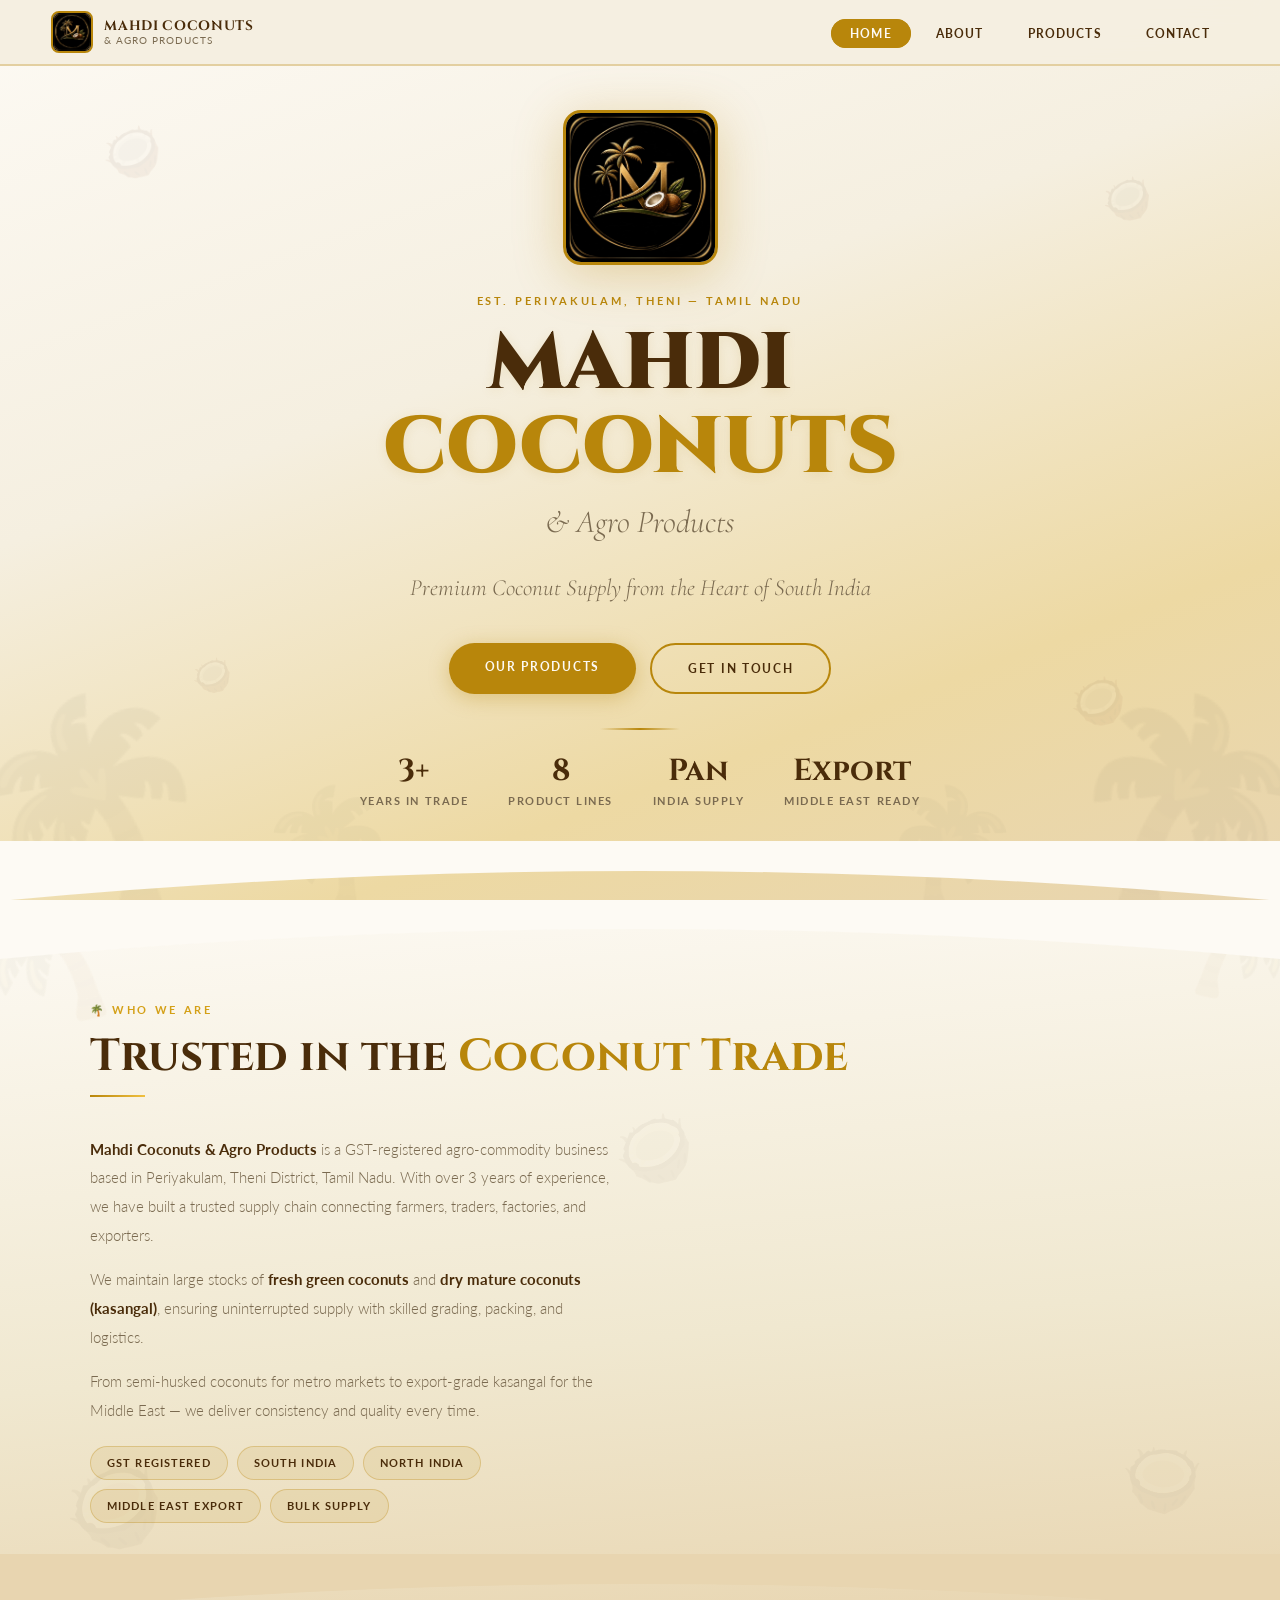
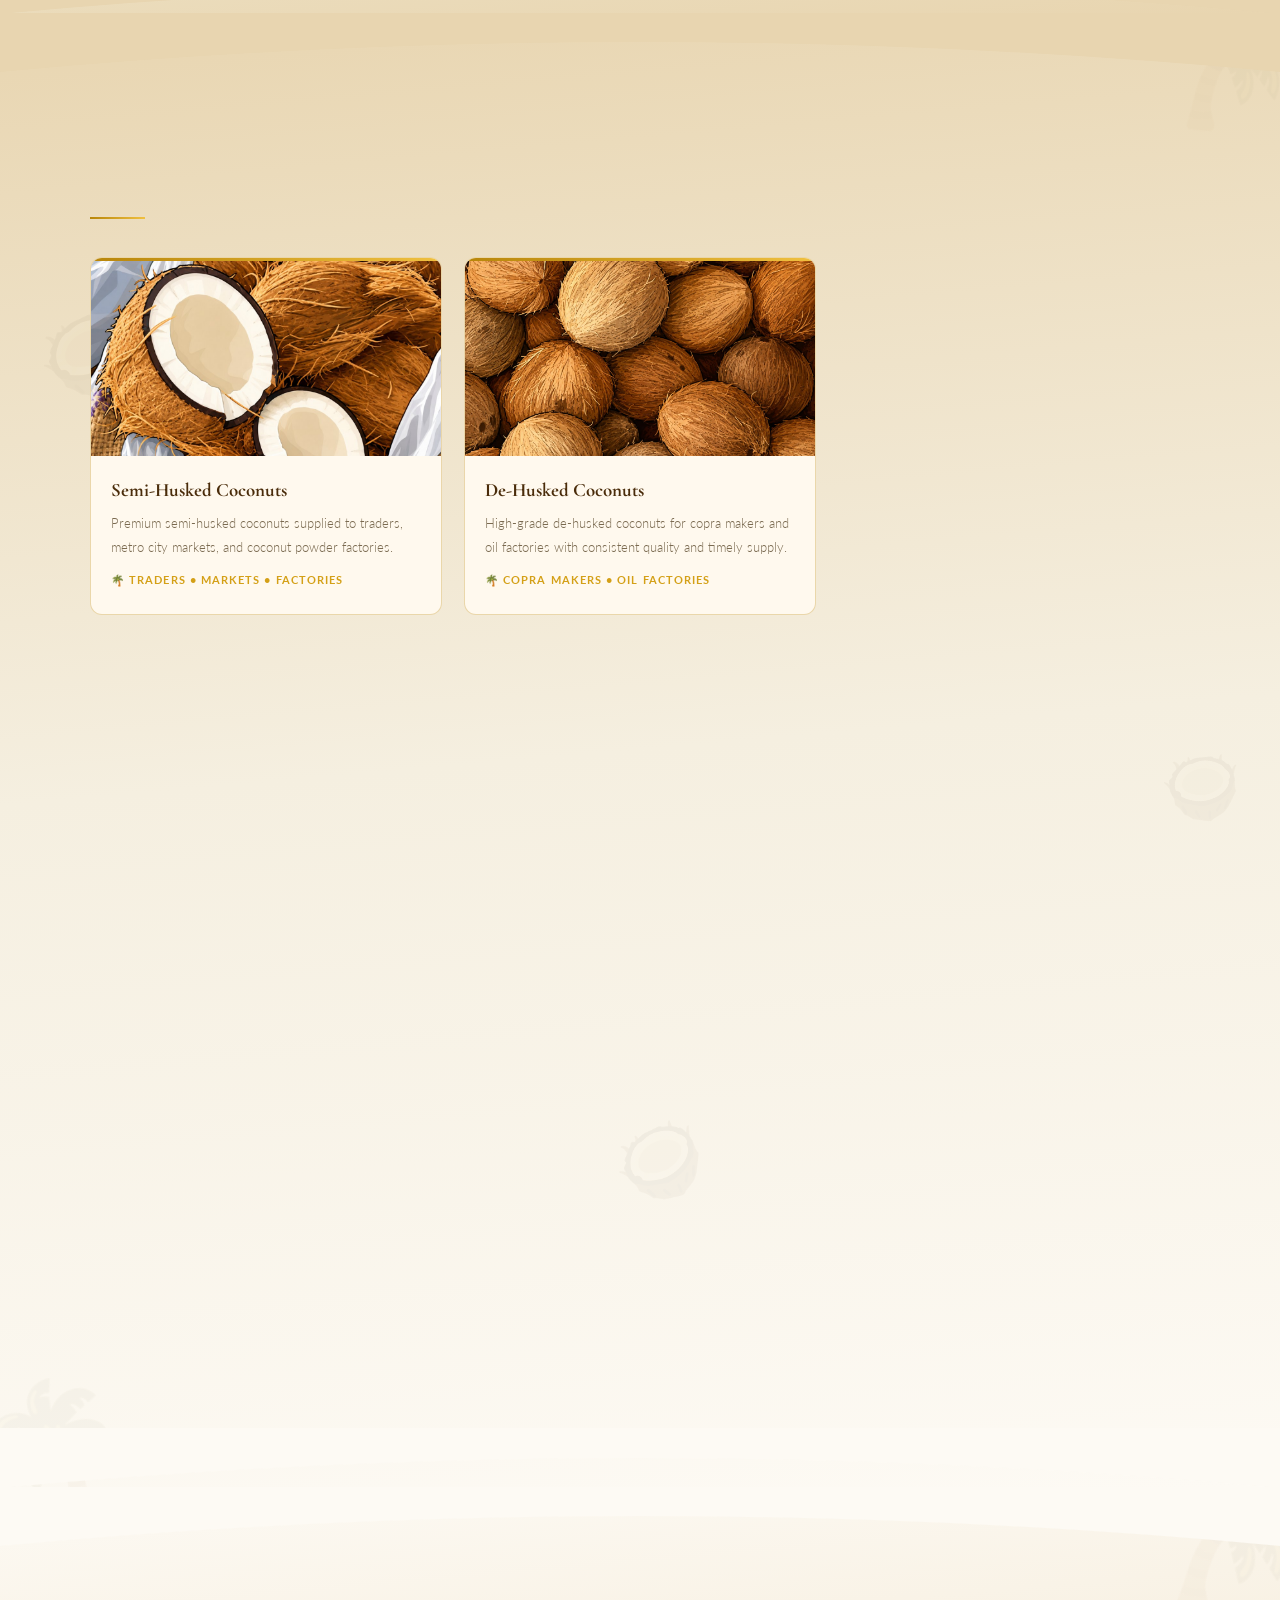
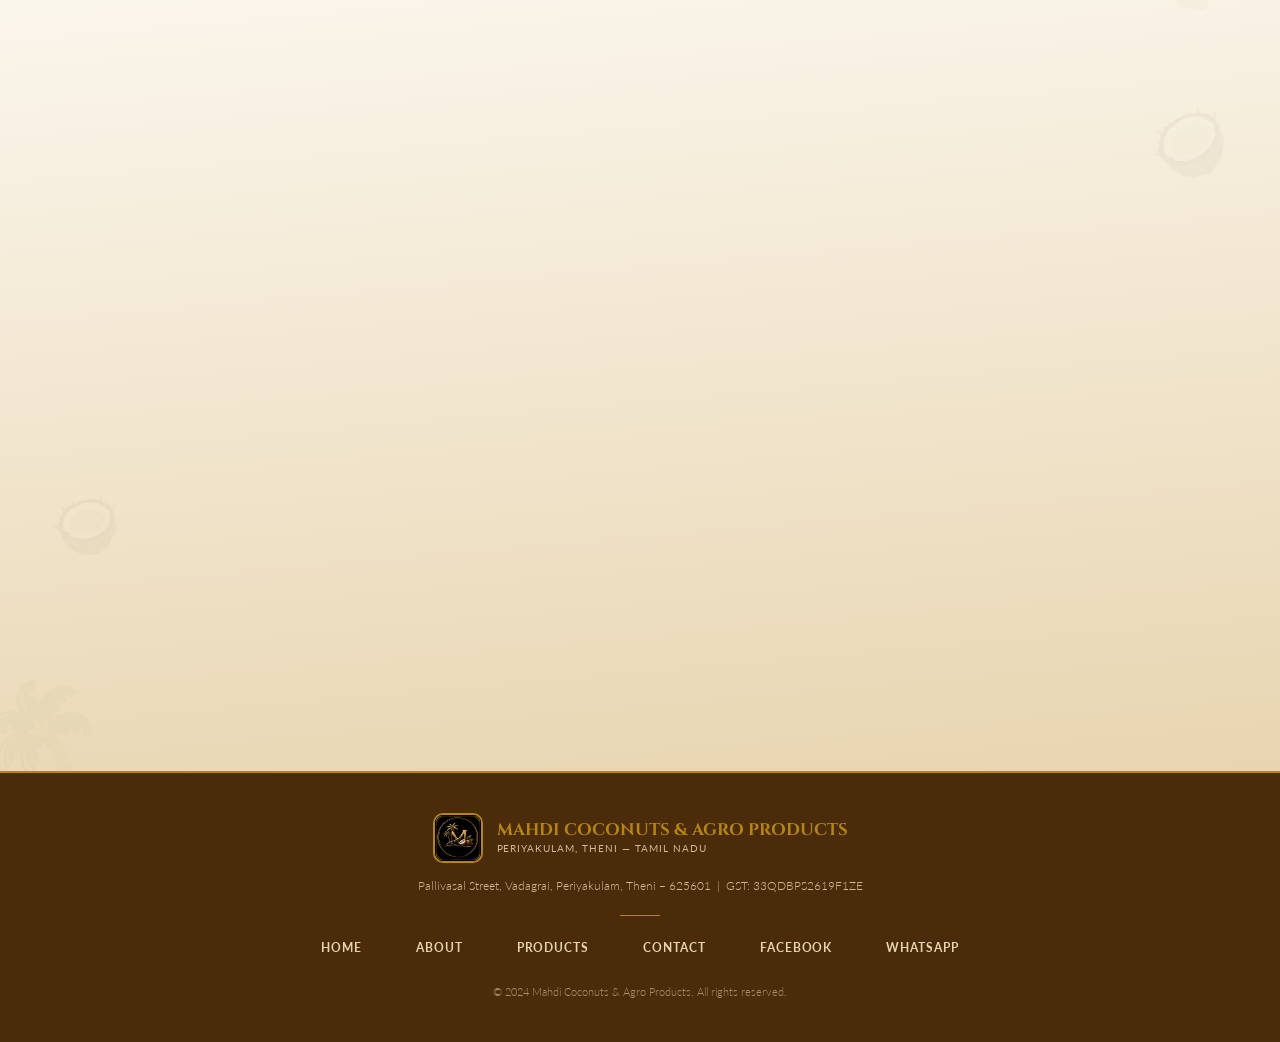
==== index.html @ 0ee6978d "Initial commit: Mahdi Coconuts & Agro Products website" ====
<!DOCTYPE html>
<html lang="en">
<head>
<meta name="google-site-verification" content="DDItzVCp6jyIHug_wLkP2_c4qM5Api79YNsgyd7yRc8" />
<meta charset="UTF-8"/>
<meta name="viewport" content="width=device-width, initial-scale=1.0"/>
<title>Mahdi Coconuts & Agro Products</title>
<link href="https://fonts.googleapis.com/css2?family=Cormorant+Garamond:ital,wght@0,400;0,600;0,700;0,900;1,400;1,600&family=Cinzel:wght@400;600;700;900&family=Lato:wght@300;400;700&display=swap" rel="stylesheet"/>
<link rel="stylesheet" href="style.css"/>
</head>
<body>

<!-- NAV -->
<nav>
  <a class="nav-logo-wrap" href="#home">
    <img class="nav-logo-img" src="images/logo.jpg" alt="Logo"/>
    <div class="nav-logo-text">MAHDI COCONUTS<span>&amp; Agro Products</span></div>
  </a>
  <ul class="nav-links">
    <li><a href="#home">Home</a></li>
    <li><a href="#about">About</a></li>
    <li><a href="#products">Products</a></li>
    <li><a href="#contact">Contact</a></li>
  </ul>
</nav>

<!-- HERO -->
<section id="home">
  <div class="hero-trees-bg">
    <div class="htree htree-1">🌴</div>
    <div class="htree htree-2">🌴</div>
    <div class="htree htree-3">🌴</div>
    <div class="htree htree-4">🌴</div>
    <div class="split-deco" style="top:12%;left:8%;font-size:3rem">🥥</div>
    <div class="split-deco" style="top:18%;right:10%;font-size:2.5rem">🥥</div>
    <div class="split-deco" style="bottom:22%;left:15%;font-size:2rem">🥥</div>
    <div class="split-deco" style="bottom:18%;right:12%;font-size:2.8rem">🥥</div>
  </div>
  <img class="hero-logo reveal" src="images/logo.jpg" alt="Mahdi Coconuts Logo"/>
  <div class="hero-eyebrow reveal">Est. Periyakulam, Theni &mdash; Tamil Nadu</div>
  <h1 class="reveal">MAHDI<br/><em>COCONUTS</em></h1>
  <span class="hero-amp reveal">&amp; Agro Products</span>
  <p class="hero-sub reveal">Premium Coconut Supply from the Heart of South India</p>
  <div class="hero-btns reveal">
    <a href="#products" class="btn-gold">Our Products</a>
    <a href="#contact" class="btn-outline">Get in Touch</a>
  </div>
  <div class="hero-divider"></div>
  <div class="hero-stats reveal">
    <div class="stat"><div class="stat-num">3+</div><div class="stat-label">Years in Trade</div></div>
    <div class="stat"><div class="stat-num">8</div><div class="stat-label">Product Lines</div></div>
    <div class="stat"><div class="stat-num">Pan</div><div class="stat-label">India Supply</div></div>
    <div class="stat"><div class="stat-num">Export</div><div class="stat-label">Middle East Ready</div></div>
  </div>
  <div class="curve-bottom"><svg viewBox="0 0 1200 60" preserveAspectRatio="none"><path d="M0,0 Q600,60 1200,0 L1200,60 L0,60 Z" fill="#FDFAF4"/></svg></div>
</section>

<!-- ABOUT -->
<section id="about">
  <div class="section-deco">
    <div class="sdeco" style="font-size:9rem;top:-30px;left:-40px;transform:rotate(-15deg)">🌴</div>
    <div class="sdeco" style="font-size:7rem;top:-20px;right:-30px;transform:rotate(15deg) scaleX(-1)">🌴</div>
    <div class="sdeco" style="font-size:5rem;bottom:10%;left:5%">🥥</div>
    <div class="sdeco" style="font-size:4rem;bottom:15%;right:6%;transform:rotate(30deg)">🥥</div>
    <div class="sdeco" style="font-size:4rem;top:30%;left:48%">🥥</div>
  </div>
  <div class="curve-top"><svg viewBox="0 0 1200 60" preserveAspectRatio="none"><path d="M0,60 Q600,0 1200,60 L1200,0 L0,0 Z" fill="#FDFAF4"/></svg></div>
  <div class="section-inner">
    <div class="section-tag reveal">&#127796; Who We Are</div>
    <h2 class="reveal">Trusted in the <em>Coconut Trade</em></h2>
    <div class="gold-divider reveal"></div>
    <div class="about-grid">
      <div class="about-text reveal">
        <p><strong>Mahdi Coconuts &amp; Agro Products</strong> is a GST-registered agro-commodity business based in Periyakulam, Theni District, Tamil Nadu. With over 3 years of experience, we have built a trusted supply chain connecting farmers, traders, factories, and exporters.</p>
        <p>We maintain large stocks of <strong>fresh green coconuts</strong> and <strong>dry mature coconuts (kasangal)</strong>, ensuring uninterrupted supply with skilled grading, packing, and logistics.</p>
        <p>From semi-husked coconuts for metro markets to export-grade kasangal for the Middle East — we deliver consistency and quality every time.</p>
        <div class="about-badges">
          <span class="badge">GST Registered</span>
          <span class="badge">South India</span>
          <span class="badge">North India</span>
          <span class="badge">Middle East Export</span>
          <span class="badge">Bulk Supply</span>
        </div>
      </div>
      <div class="about-card reveal">
        <h3>&#127796; Company Details</h3>
        <div class="info-row"><span class="info-key">Company</span><span class="info-val">Mahdi Coconuts &amp; Agro Products</span></div>
        <div class="info-row"><span class="info-key">Owner</span><span class="info-val">Syed Sheik Dhawood</span></div>
        <div class="info-row"><span class="info-key">GST No.</span><span class="info-val">33QDBPS2619F1ZE</span></div>
        <div class="info-row"><span class="info-key">Experience</span><span class="info-val">3+ Years</span></div>
        <div class="info-row"><span class="info-key">Location</span><span class="info-val">Pallivasal Street, Vadagrai, Periyakulam, Theni &ndash; 625601</span></div>
        <div class="info-row"><span class="info-key">Supply</span><span class="info-val">South India, North India, Middle East</span></div>
      </div>
    </div>
  </div>
  <div class="curve-bottom"><svg viewBox="0 0 1200 60" preserveAspectRatio="none"><path d="M0,0 Q600,60 1200,0 L1200,60 L0,60 Z" fill="#E8D5B0"/></svg></div>
</section>

<!-- PRODUCTS -->
<section id="products">
  <div class="section-deco">
    <div class="sdeco" style="font-size:8rem;bottom:-20px;left:-30px;transform:rotate(-8deg)">🌴</div>
    <div class="sdeco" style="font-size:8rem;top:-20px;right:-30px;transform:rotate(8deg) scaleX(-1)">🌴</div>
    <div class="sdeco" style="font-size:5rem;top:20%;left:3%">🥥</div>
    <div class="sdeco" style="font-size:4rem;top:50%;right:3%;transform:rotate(20deg)">🥥</div>
    <div class="sdeco" style="font-size:4.5rem;bottom:20%;left:48%">🥥</div>
  </div>
  <div class="curve-top"><svg viewBox="0 0 1200 60" preserveAspectRatio="none"><path d="M0,60 Q600,0 1200,60 L1200,0 L0,0 Z" fill="#E8D5B0"/></svg></div>
  <div class="section-inner">
    <div class="section-tag reveal">&#127796; What We Supply</div>
    <h2 class="reveal">Our <em>Products</em></h2>
    <div class="gold-divider reveal"></div>
    <div class="products-grid">

      <div class="product-card reveal">
        <div class="prod-top-bar"></div>
        <div class="product-img-wrap"><img src="images/semi_husked_coconuts.png" alt="Semi-Husked Coconuts" loading="lazy"/></div>
        <div class="product-body">
          <h3>Semi-Husked Coconuts</h3>
          <p>Premium semi-husked coconuts supplied to traders, metro city markets, and coconut powder factories.</p>
          <span class="product-tag">&#127796; Traders &bull; Markets &bull; Factories</span>
        </div>
      </div>

      <div class="product-card reveal">
        <div class="prod-top-bar"></div>
        <div class="product-img-wrap"><img src="images/de_husked_coconuts.png" alt="De-Husked Coconuts" loading="lazy"/></div>
        <div class="product-body">
          <h3>De-Husked Coconuts</h3>
          <p>High-grade de-husked coconuts for copra makers and oil factories with consistent quality and timely supply.</p>
          <span class="product-tag">&#127796; Copra Makers &bull; Oil Factories</span>
        </div>
      </div>

      <div class="product-card reveal">
        <div class="prod-top-bar"></div>
        <div class="product-img-wrap"><img src="images/husked_green_black.png" alt="Husked Coconuts Green and Black" loading="lazy"/></div>
        <div class="product-body">
          <h3>Husked Coconuts — Green &amp; Black</h3>
          <p>Fresh green husked and matured black (kasangal) coconuts available in bulk for all trade requirements.</p>
          <span class="product-tag">&#127796; Bulk Supply &bull; All Grades</span>
        </div>
      </div>

      <div class="product-card reveal">
        <div class="prod-top-bar"></div>
        <div class="product-img-wrap"><img src="images/bombay_quality.png" alt="Bombay Quality Coconuts" loading="lazy"/></div>
        <div class="product-body">
          <h3>Bombay Quality Coconuts</h3>
          <p>Customised barti bag coconuts available in sizes — 80, 90, 100, 120, 150, 175, and 210 coconuts per bag.</p>
          <span class="product-tag">&#127796; North India &bull; Wholesale</span>
        </div>
      </div>

      <div class="product-card reveal">
        <div class="prod-top-bar"></div>
        <div class="product-img-wrap"><img src="images/export_grade_kasangal.png" alt="Export Grade Kasangal" loading="lazy"/></div>
        <div class="product-body">
          <h3>Export Grade Kasangal</h3>
          <p>Matured black (kasangal) coconuts in 25-nos bags of 12.5 kg or 13.5 kg. Supplied to Middle East exporters.</p>
          <span class="product-tag">&#127796; Exporters &bull; Middle East</span>
        </div>
      </div>

      <div class="product-card reveal">
        <div class="prod-top-bar"></div>
        <div class="product-img-wrap"><img src="images/coconut_shell.png" alt="Coconut Shell" loading="lazy"/></div>
        <div class="product-body">
          <h3>Coconut Shell</h3>
          <p>Dry coconut shells sold for activated carbon production, handicrafts, and fuel applications.</p>
          <span class="product-tag">&#127796; Industrial &bull; Artisanal</span>
        </div>
      </div>

      <div class="product-card reveal">
        <div class="prod-top-bar"></div>
        <div class="product-img-wrap"><img src="images/copra.png" alt="Edible and Non-Edible Copra" loading="lazy"/></div>
        <div class="product-body">
          <h3>Edible &amp; Non-Edible Copra</h3>
          <p>Available in Grade A, B, and C — both edible and non-edible varieties for oil mills, food processors, and traders.</p>
          <span class="product-tag">&#127796; Grade A &bull; B &bull; C</span>
        </div>
      </div>

      <div class="product-card reveal">
        <div class="prod-top-bar"></div>
        <div class="product-img-wrap"><img src="images/tree_saplings.png" alt="Coconut Tree Saplings" loading="lazy"/></div>
        <div class="product-body">
          <h3>Coconut Tree Saplings</h3>
          <p>Healthy country variety coconut tree plants sold directly to farmers for agricultural planting.</p>
          <span class="product-tag">&#127796; Farmers &bull; Agriculture</span>
        </div>
      </div>

    </div>
  </div>
  <div class="curve-bottom"><svg viewBox="0 0 1200 60" preserveAspectRatio="none"><path d="M0,0 Q600,60 1200,0 L1200,60 L0,60 Z" fill="#FDFAF4"/></svg></div>
</section>

<!-- CONTACT -->
<section id="contact">
  <div class="section-deco">
    <div class="sdeco" style="font-size:9rem;top:-30px;right:-40px;transform:rotate(12deg) scaleX(-1)">🌴</div>
    <div class="sdeco" style="font-size:7rem;bottom:-20px;left:-30px;transform:rotate(-12deg)">🌴</div>
    <div class="sdeco" style="font-size:4rem;top:25%;right:4%">🥥</div>
    <div class="sdeco" style="font-size:3.5rem;bottom:25%;left:4%;transform:rotate(15deg)">🥥</div>
  </div>
  <div class="curve-top"><svg viewBox="0 0 1200 60" preserveAspectRatio="none"><path d="M0,60 Q600,0 1200,60 L1200,0 L0,0 Z" fill="#FDFAF4"/></svg></div>
  <div class="section-inner">
    <div class="section-tag reveal">&#127796; Reach Us</div>
    <h2 class="reveal"><em>Contact</em> Us</h2>
    <div class="gold-divider reveal"></div>
    <div class="contact-grid">
      <div class="contact-info reveal">
        <h3>Get in Touch</h3>
        <div class="contact-item">
          <div class="contact-icon">&#128205;</div>
          <div class="contact-detail"><strong>Address</strong>Pallivasal Street, Vadagrai,<br/>Periyakulam, Theni &ndash; 625601<br/>Tamil Nadu, India</div>
        </div>
        <div class="contact-item">
          <div class="contact-icon">&#128222;</div>
          <div class="contact-detail"><strong>Phone</strong><a href="tel:+917418397197">+91 74183 97197</a></div>
        </div>
        <div class="contact-item">
          <div class="contact-icon">&#9993;&#65039;</div>
          <div class="contact-detail"><strong>Email</strong><a href="mailto:mahditraers22@gmail.com">mahditraers22@gmail.com</a></div>
        </div>
        <div class="contact-item">
          <div class="contact-icon">&#128216;</div>
          <div class="contact-detail"><strong>Facebook</strong><a href="https://www.facebook.com/share/1DpE8QZ2px/" target="_blank">Visit our Facebook Page</a></div>
        </div>
        <div class="contact-item">
          <div class="contact-icon">&#127991;&#65039;</div>
          <div class="contact-detail"><strong>GST Number</strong>33QDBPS2619F1ZE</div>
        </div>
        <div class="whatsapp-bar">
          <span>&#128172;</span>
          <div><strong>WhatsApp Us</strong><p>Quick enquiries — we respond fast</p></div>
          <a href="https://wa.me/917418397197?text=Hello%20Mahdi%20Coconuts%2C%20I%20am%20interested%20in%20your%20products." target="_blank" class="btn-whatsapp">Chat Now</a>
        </div>
      </div>
      <div class="contact-form-box reveal">
        <h3>&#127796; Send an Enquiry</h3>
        <form action="https://formspree.io/f/xrevowgk" method="POST">
          <div class="form-group">
            <label>Your Name</label>
            <input type="text" name="name" placeholder="Enter your name" required/>
          </div>
          <div class="form-group">
            <label>Phone / Email</label>
            <input type="text" name="contact" placeholder="Your phone or email" required/>
          </div>
          <div class="form-group">
            <label>Product Interest</label>
            <input type="text" name="product" placeholder="e.g. Semi-husked, Export grade..."/>
          </div>
          <div class="form-group">
            <label>Message</label>
            <textarea name="message" placeholder="Tell us your requirement — quantity, location, etc." required></textarea>
          </div>
          <button type="submit" class="btn-gold" style="width:100%;border:none;cursor:pointer;border-radius:30px;padding:14px;font-size:0.76rem;font-weight:700;letter-spacing:0.14em;text-transform:uppercase;font-family:Lato,sans-serif;">Send Enquiry</button>
        </form>
        <div id="form-success" style="display:none;margin-top:14px;padding:12px;background:#F0FFF4;border:1px solid #7CB97C;border-radius:8px;color:#2D7A2D;font-size:0.85rem;text-align:center;font-weight:700;">
          &#10003; Enquiry sent! We will contact you soon.
        </div>
      </div>
    </div>
  </div>
</section>

<!-- FOOTER -->
<footer>
  <div class="footer-logo-wrap">
    <img class="footer-logo-img" src="images/logo.jpg" alt="Logo"/>
    <div class="footer-logo-text">MAHDI COCONUTS &amp; AGRO PRODUCTS<span>Periyakulam, Theni &mdash; Tamil Nadu</span></div>
  </div>
  <div class="footer-sub">Pallivasal Street, Vadagrai, Periyakulam, Theni &ndash; 625601 &nbsp;|&nbsp; GST: 33QDBPS2619F1ZE</div>
  <div class="gold-line"></div>
  <div class="footer-links">
    <a href="#home">Home</a><a href="#about">About</a><a href="#products">Products</a>
    <a href="#contact">Contact</a>
    <a href="https://www.facebook.com/share/1DpE8QZ2px/" target="_blank">Facebook</a>
    <a href="https://wa.me/917418397197" target="_blank">WhatsApp</a>
  </div>
  <div class="footer-copy">&copy; 2024 Mahdi Coconuts &amp; Agro Products. All rights reserved.</div>
</footer>

<script src="script.js"></script>
</body>
</html>
---- style.css ----
:root{
  --cream:#F5EFE0;--sandal:#E8D5B0;--sandal2:#D4B896;--white:#FDFAF4;
  --gold:#B8860B;--gold2:#D4A017;--gold3:#F0C040;
  --brown:#4A2C0A;--dark:#2A1F0E;--green:#2D5A27;--green2:#4A7C3F;
  --muted:#7A6A50;--border:rgba(184,134,11,0.3);--card:rgba(255,250,240,0.95);
}
*,*::before,*::after{box-sizing:border-box;margin:0;padding:0}
html{scroll-behavior:smooth}
body{background:var(--cream);color:var(--dark);font-family:"Lato",sans-serif;font-weight:300;line-height:1.75;overflow-x:hidden}

/* === NAV === */
nav{position:fixed;top:0;left:0;right:0;z-index:300;display:flex;align-items:center;justify-content:space-between;padding:0 4%;height:66px;background:rgba(245,239,224,0.97);border-bottom:2px solid var(--border);backdrop-filter:blur(12px)}
.nav-logo-wrap{display:flex;align-items:center;gap:11px;text-decoration:none}
.nav-logo-img{width:42px;height:42px;border-radius:8px;object-fit:cover;border:2px solid var(--gold)}
.nav-logo-text{font-family:"Cinzel",serif;font-size:0.85rem;font-weight:700;color:var(--brown);letter-spacing:0.05em;line-height:1.25}
.nav-logo-text span{display:block;font-size:0.6rem;font-weight:400;color:var(--muted);letter-spacing:0.1em;font-family:"Lato",sans-serif;text-transform:uppercase}
.nav-links{display:flex;gap:6px;list-style:none}
.nav-links a{color:var(--brown);text-decoration:none;font-size:0.72rem;font-weight:700;letter-spacing:0.1em;text-transform:uppercase;font-family:"Lato",sans-serif;padding:7px 18px;border-radius:30px;border:1.5px solid transparent;transition:all 0.3s}
.nav-links a:hover,.nav-links a.active{background:var(--gold);color:var(--white);border-color:var(--gold)}

/* === CURVED SECTION TOPS === */
.curve-top{position:absolute;top:-1px;left:0;right:0;overflow:hidden;line-height:0;z-index:2}
.curve-top svg{display:block;width:100%;height:60px}
.curve-bottom{position:absolute;bottom:-1px;left:0;right:0;overflow:hidden;line-height:0;z-index:2;transform:rotate(180deg)}
.curve-bottom svg{display:block;width:100%;height:60px}

/* === HERO === */
#home{min-height:100vh;display:flex;flex-direction:column;align-items:center;justify-content:center;text-align:center;padding:100px 5% 80px;position:relative;overflow:hidden;background:linear-gradient(160deg,#FDFAF4 0%,#F5EFE0 40%,#EDD9A3 75%,#E8D5B0 100%)}
.hero-trees-bg{position:absolute;inset:0;pointer-events:none;overflow:hidden}
.htree{position:absolute;font-size:clamp(7rem,16vw,14rem);opacity:0.055;line-height:1;filter:sepia(0.9) brightness(0.7)}
.htree-1{left:-3%;bottom:0;transform:rotate(-10deg)}
.htree-2{right:-3%;bottom:0;transform:rotate(10deg) scaleX(-1)}
.htree-3{left:20%;bottom:0;font-size:clamp(4rem,9vw,8rem);opacity:0.035}
.htree-4{right:20%;bottom:0;font-size:clamp(4rem,9vw,8rem);opacity:0.035;transform:scaleX(-1)}
.split-deco{position:absolute;font-size:clamp(3rem,6vw,5rem);opacity:0.06;pointer-events:none}
.hero-logo{width:clamp(110px,16vw,155px);height:clamp(110px,16vw,155px);border-radius:18px;object-fit:cover;border:3px solid var(--gold);box-shadow:0 10px 50px rgba(184,134,11,0.3);margin-bottom:26px;position:relative;z-index:1}
.hero-eyebrow{font-family:"Lato",sans-serif;font-size:0.7rem;letter-spacing:0.26em;text-transform:uppercase;color:var(--gold);margin-bottom:12px;font-weight:700;position:relative;z-index:1}
h1{font-family:"Cinzel",serif;font-size:clamp(2.5rem,6.5vw,5rem);font-weight:900;line-height:1.05;color:var(--brown);position:relative;z-index:1;text-shadow:0 2px 12px rgba(184,134,11,0.12)}
h1 em{color:var(--gold);font-style:normal}
.hero-amp{font-family:"Cormorant Garamond",serif;font-style:italic;font-size:clamp(1.2rem,2.8vw,2rem);color:var(--muted);display:block;margin:4px 0;position:relative;z-index:1}
.hero-sub{font-family:"Cormorant Garamond",serif;font-size:clamp(1.05rem,2vw,1.45rem);font-style:italic;color:var(--muted);margin:14px auto 34px;max-width:500px;position:relative;z-index:1}
.hero-btns{display:flex;gap:14px;justify-content:center;flex-wrap:wrap;position:relative;z-index:1}
.btn-gold{background:var(--gold);color:var(--white);padding:13px 36px;font-size:0.76rem;font-weight:700;letter-spacing:0.14em;text-transform:uppercase;text-decoration:none;border:none;cursor:pointer;font-family:"Lato",sans-serif;transition:all 0.3s;border-radius:30px;box-shadow:0 4px 20px rgba(184,134,11,0.35)}
.btn-gold:hover{background:var(--gold2);transform:translateY(-3px);box-shadow:0 8px 30px rgba(184,134,11,0.45)}
.btn-outline{background:transparent;color:var(--brown);padding:13px 36px;font-size:0.76rem;font-weight:700;letter-spacing:0.14em;text-transform:uppercase;text-decoration:none;border:2px solid var(--gold);cursor:pointer;font-family:"Lato",sans-serif;transition:all 0.3s;border-radius:30px}
.btn-outline:hover{background:var(--gold);color:var(--white);transform:translateY(-3px)}
.hero-divider{width:80px;height:2px;background:linear-gradient(90deg,transparent,var(--gold),transparent);margin:34px auto 26px;position:relative;z-index:1}
.hero-stats{display:flex;gap:2.5rem;justify-content:center;flex-wrap:wrap;position:relative;z-index:1}
.stat-num{font-family:"Cinzel",serif;font-size:1.9rem;font-weight:700;color:var(--brown);line-height:1}
.stat-label{font-size:0.68rem;letter-spacing:0.14em;text-transform:uppercase;color:var(--muted);margin-top:5px;font-weight:700}

/* === SECTIONS === */
section{padding:90px 5%;position:relative;overflow:hidden}
.section-inner{max-width:1100px;margin:0 auto;position:relative;z-index:1}
.section-deco{position:absolute;inset:0;pointer-events:none;overflow:hidden;z-index:0}
.sdeco{position:absolute;opacity:0.045;line-height:1;filter:sepia(0.7)}
.section-tag{font-family:"Lato",sans-serif;font-size:0.68rem;letter-spacing:0.24em;text-transform:uppercase;color:var(--gold2);margin-bottom:12px;font-weight:700}
h2{font-family:"Cinzel",serif;font-size:clamp(1.8rem,3.5vw,2.8rem);font-weight:700;line-height:1.15;color:var(--brown);margin-bottom:12px}
h2 em{color:var(--gold);font-style:normal}
.gold-divider{width:55px;height:2px;background:linear-gradient(90deg,var(--gold),var(--gold3));margin-bottom:38px}

/* === ABOUT === */
#about{background:linear-gradient(175deg,var(--white) 0%,#F0E8D0 60%,var(--sandal) 100%);padding-top:100px}
.about-grid{display:grid;grid-template-columns:1fr 1fr;gap:52px;align-items:start}
.about-text p{color:var(--muted);font-size:0.95rem;line-height:1.9;margin-bottom:15px}
.about-text p strong{color:var(--brown);font-weight:700}
.about-badges{display:flex;flex-wrap:wrap;gap:9px;margin-top:22px}
.badge{background:rgba(184,134,11,0.1);border:1.5px solid var(--border);color:var(--brown);padding:6px 16px;font-size:0.7rem;letter-spacing:0.1em;text-transform:uppercase;font-weight:700;font-family:"Lato",sans-serif;border-radius:20px}
.about-card{background:var(--card);border:1px solid var(--border);border-top:3px solid var(--gold);padding:30px;box-shadow:0 6px 36px rgba(184,134,11,0.12);border-radius:0 0 12px 12px}
.about-card h3{font-family:"Cinzel",serif;font-size:1rem;color:var(--gold);margin-bottom:16px;font-weight:600}
.info-row{display:flex;gap:12px;padding:10px 0;border-bottom:1px solid var(--border);font-size:0.84rem}
.info-row:last-child{border-bottom:none}
.info-key{color:var(--muted);min-width:95px;font-weight:700;font-size:0.75rem;letter-spacing:0.06em;text-transform:uppercase}
.info-val{color:var(--brown);font-weight:400}

/* === PRODUCTS === */
#products{background:linear-gradient(175deg,var(--sandal) 0%,var(--cream) 50%,var(--white) 100%);padding-top:110px}
.products-grid{display:grid;grid-template-columns:repeat(auto-fill,minmax(300px,1fr));gap:22px;margin-top:10px}
.product-card{background:var(--card);border:1px solid var(--border);overflow:hidden;transition:transform 0.3s,box-shadow 0.3s;border-radius:12px}
.product-card:hover{transform:translateY(-6px);box-shadow:0 16px 48px rgba(184,134,11,0.2)}
.product-img-wrap{width:100%;height:195px;overflow:hidden;position:relative;background:linear-gradient(135deg,var(--sandal),var(--sandal2))}
.product-img-wrap img{width:100%;height:100%;object-fit:cover;transition:transform 0.5s}
.product-card:hover .product-img-wrap img{transform:scale(1.07)}
.product-img-placeholder{width:100%;height:195px;display:flex;align-items:center;justify-content:center;font-size:4.5rem;background:linear-gradient(135deg,var(--sandal),var(--sandal2))}
.product-body{padding:22px 20px}
.product-card h3{font-family:"Cormorant Garamond",serif;font-size:1.18rem;font-weight:700;color:var(--brown);margin-bottom:9px;line-height:1.3}
.product-card p{font-size:0.83rem;color:var(--muted);line-height:1.8}
.product-tag{display:inline-block;margin-top:11px;font-size:0.67rem;letter-spacing:0.1em;text-transform:uppercase;color:var(--gold2);font-weight:700;font-family:"Lato",sans-serif}
.prod-top-bar{height:3px;background:linear-gradient(90deg,var(--gold),var(--gold3))}

/* === CONTACT === */
#contact{background:linear-gradient(175deg,var(--white) 0%,var(--sandal) 100%);padding-top:110px}
.contact-grid{display:grid;grid-template-columns:1fr 1fr;gap:52px;align-items:start}
.contact-info h3{font-family:"Cinzel",serif;font-size:1.1rem;color:var(--brown);margin-bottom:24px;font-weight:600}
.contact-item{display:flex;gap:14px;margin-bottom:20px;align-items:flex-start}
.contact-icon{width:42px;height:42px;background:rgba(184,134,11,0.1);border:1.5px solid var(--border);border-radius:50%;display:flex;align-items:center;justify-content:center;font-size:1rem;flex-shrink:0}
.contact-detail{font-size:0.85rem;color:var(--muted);line-height:1.65}
.contact-detail strong{display:block;color:var(--brown);margin-bottom:2px;font-size:0.73rem;letter-spacing:0.1em;text-transform:uppercase;font-weight:700}
.contact-detail a{color:var(--gold);text-decoration:none;transition:color 0.3s}
.contact-detail a:hover{color:var(--gold2);text-decoration:underline}
.contact-form-box{background:var(--card);border:1px solid var(--border);border-top:3px solid var(--gold);padding:34px;box-shadow:0 6px 36px rgba(184,134,11,0.12);border-radius:0 0 12px 12px}
.contact-form-box h3{font-family:"Cinzel",serif;font-size:1rem;color:var(--gold);margin-bottom:22px;font-weight:600}
.form-group{margin-bottom:16px}
.form-group label{display:block;font-size:0.68rem;letter-spacing:0.12em;text-transform:uppercase;color:var(--muted);margin-bottom:6px;font-weight:700}
.form-group input,.form-group textarea{width:100%;background:var(--white);border:1.5px solid var(--border);color:var(--dark);padding:10px 14px;font-size:0.87rem;font-family:"Lato",sans-serif;outline:none;transition:border-color 0.3s;border-radius:6px}
.form-group input:focus,.form-group textarea:focus{border-color:var(--gold)}
.form-group textarea{resize:vertical;min-height:95px}
.whatsapp-bar{margin-top:24px;background:#F0FFF4;border:1.5px solid #7CB97C;padding:16px 18px;display:flex;align-items:center;gap:12px;border-radius:10px}
.whatsapp-bar span{font-size:1.4rem}
.whatsapp-bar div{flex:1}
.whatsapp-bar strong{display:block;color:#2D7A2D;font-size:0.83rem;margin-bottom:2px}
.whatsapp-bar p{color:#5A855A;font-size:0.76rem}
.btn-whatsapp{background:#25D366;color:#000;padding:9px 18px;font-size:0.73rem;font-weight:700;letter-spacing:0.08em;text-transform:uppercase;text-decoration:none;white-space:nowrap;transition:all 0.3s;font-family:"Lato",sans-serif;border-radius:20px}
.btn-whatsapp:hover{background:#1ebe5a;transform:translateY(-2px)}

/* === FOOTER === */
footer{background:var(--brown);border-top:2px solid var(--gold);padding:40px 5%;text-align:center;position:relative;overflow:hidden}
.footer-logo-wrap{display:flex;align-items:center;justify-content:center;gap:14px;margin-bottom:12px}
.footer-logo-img{width:50px;height:50px;border-radius:10px;object-fit:cover;border:2px solid var(--gold)}
.footer-logo-text{font-family:"Cinzel",serif;font-size:1.05rem;color:var(--gold);font-weight:700;text-align:left;line-height:1.3}
.footer-logo-text span{display:block;font-size:0.62rem;color:var(--sandal2);letter-spacing:0.1em;font-weight:400;font-family:"Lato",sans-serif;text-transform:uppercase}
.footer-sub{font-size:0.78rem;color:var(--sandal2);margin-bottom:18px}
.gold-line{width:40px;height:1px;background:var(--gold);margin:0 auto 16px}
.footer-links{display:flex;gap:1.5rem;justify-content:center;flex-wrap:wrap;margin-bottom:18px}
.footer-links a{color:var(--sandal);text-decoration:none;font-size:0.74rem;transition:color 0.3s;letter-spacing:0.08em;text-transform:uppercase;font-weight:700;padding:5px 14px;border-radius:20px;border:1px solid transparent}
.footer-links a:hover{color:var(--gold);border-color:var(--gold)}
.footer-copy{font-size:0.7rem;color:var(--sandal2);opacity:0.7}

/* === REVEAL ANIM === */
.reveal{opacity:0;transform:translateY(26px);transition:opacity 0.75s ease,transform 0.75s ease}
.reveal.visible{opacity:1;transform:translateY(0)}

/* === RESPONSIVE === */
@media(max-width:768px){.about-grid,.contact-grid{grid-template-columns:1fr;gap:34px}section{padding:60px 5%}#about,#products,#contact{padding-top:80px}}
@media(max-width:500px){.nav-links{display:none}h1{font-size:2.1rem}.hero-logo{width:90px;height:90px}}
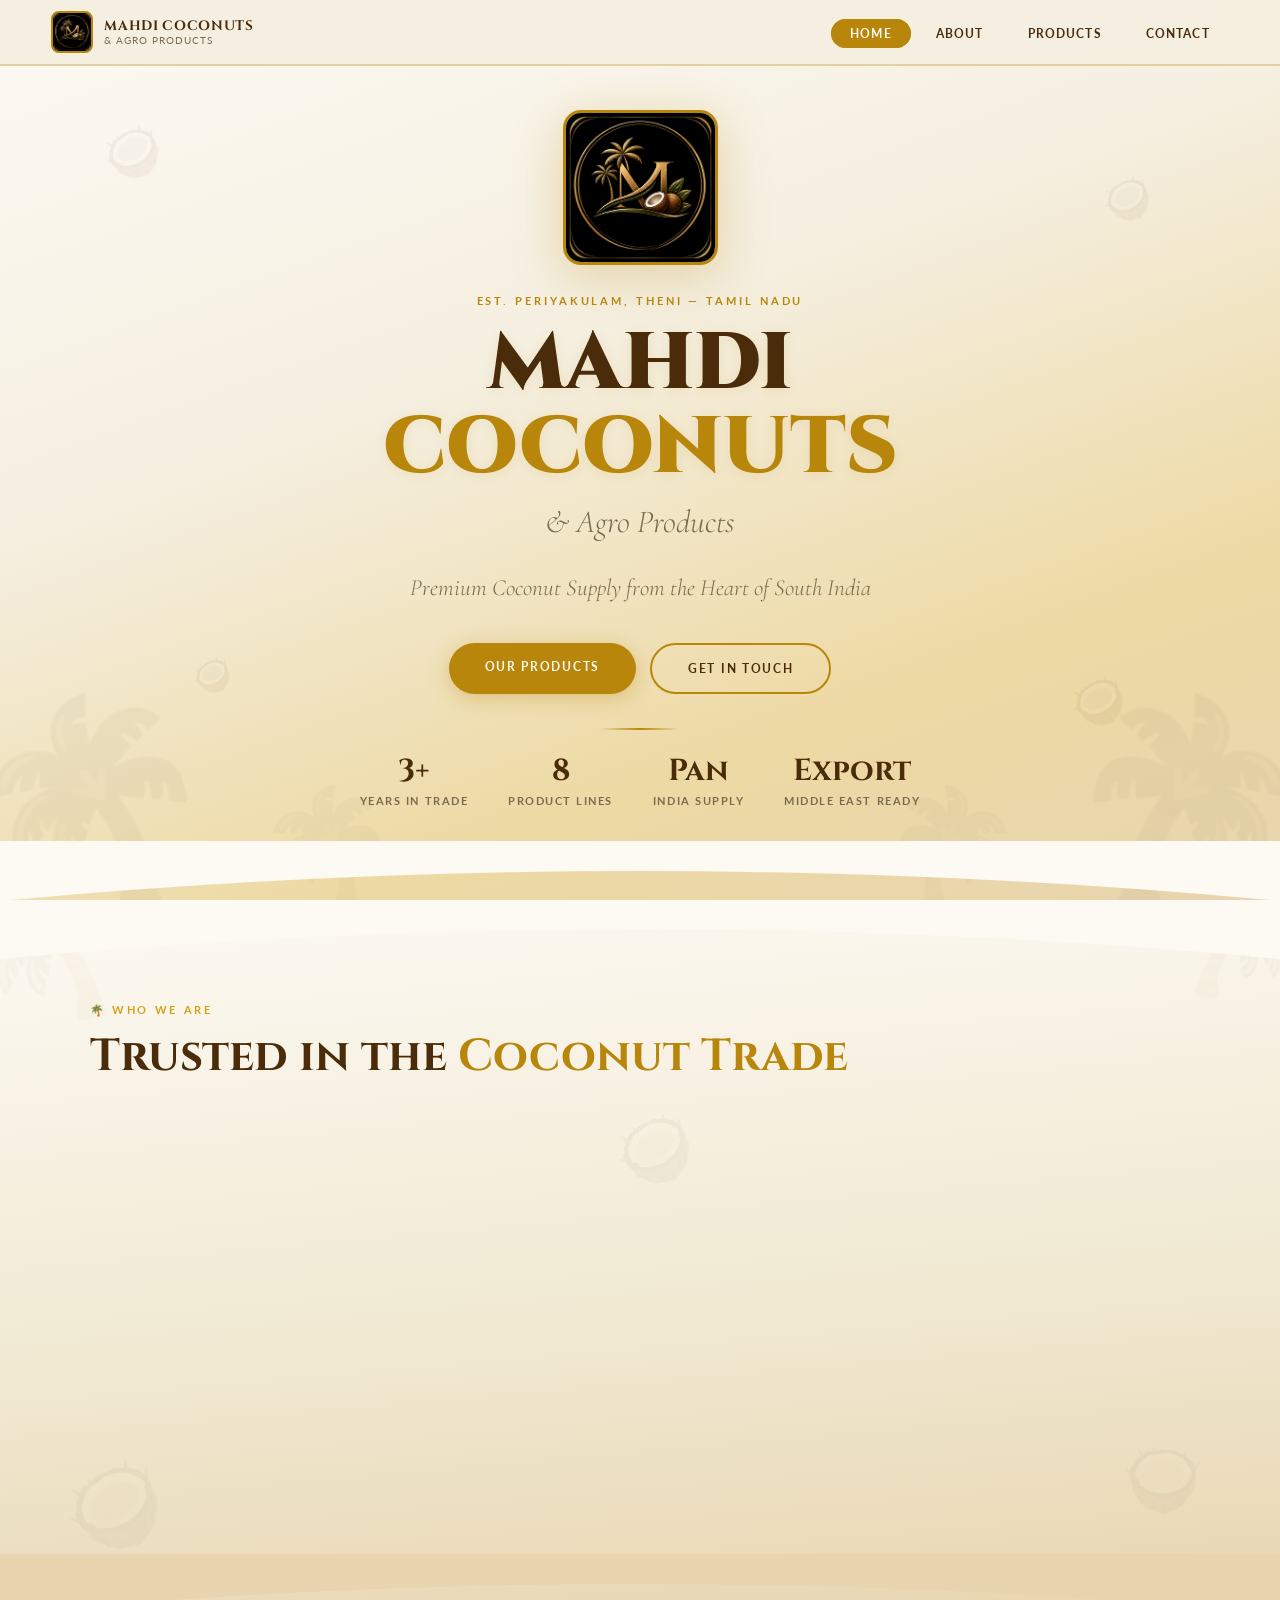
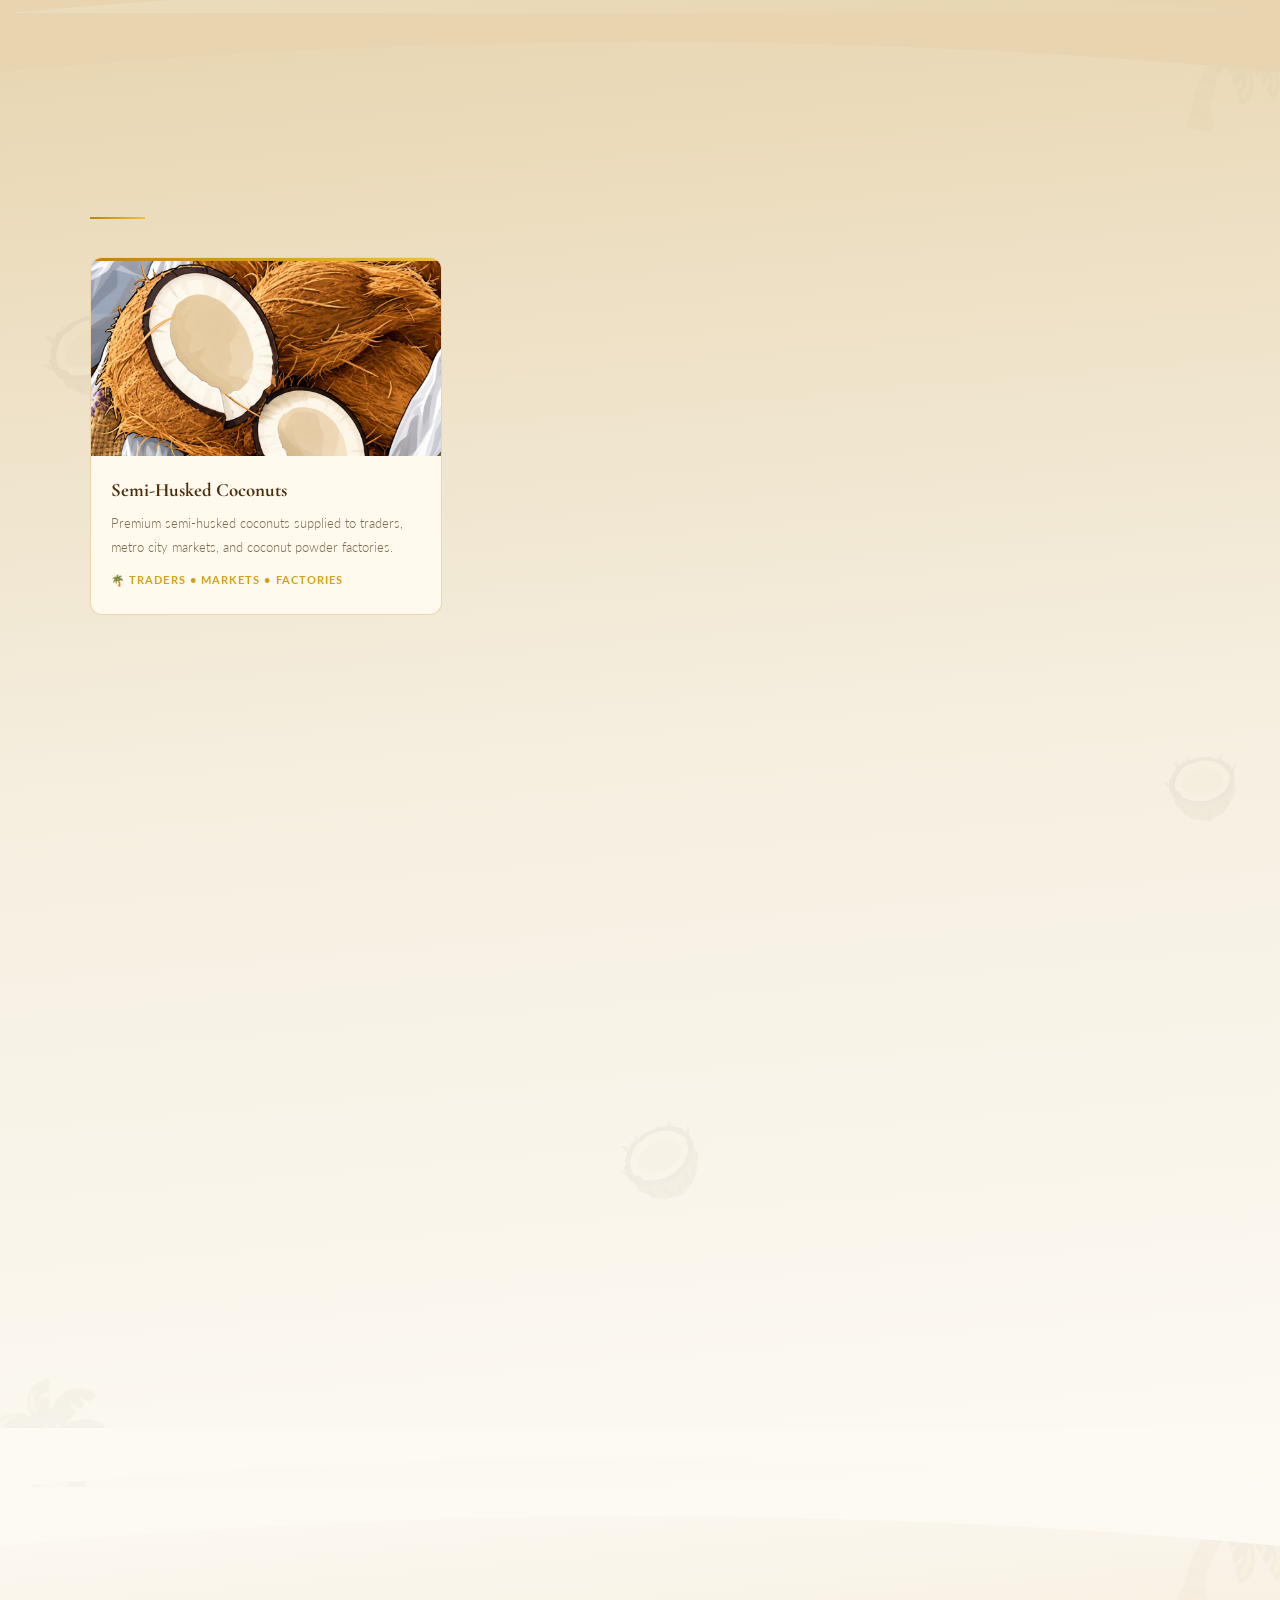
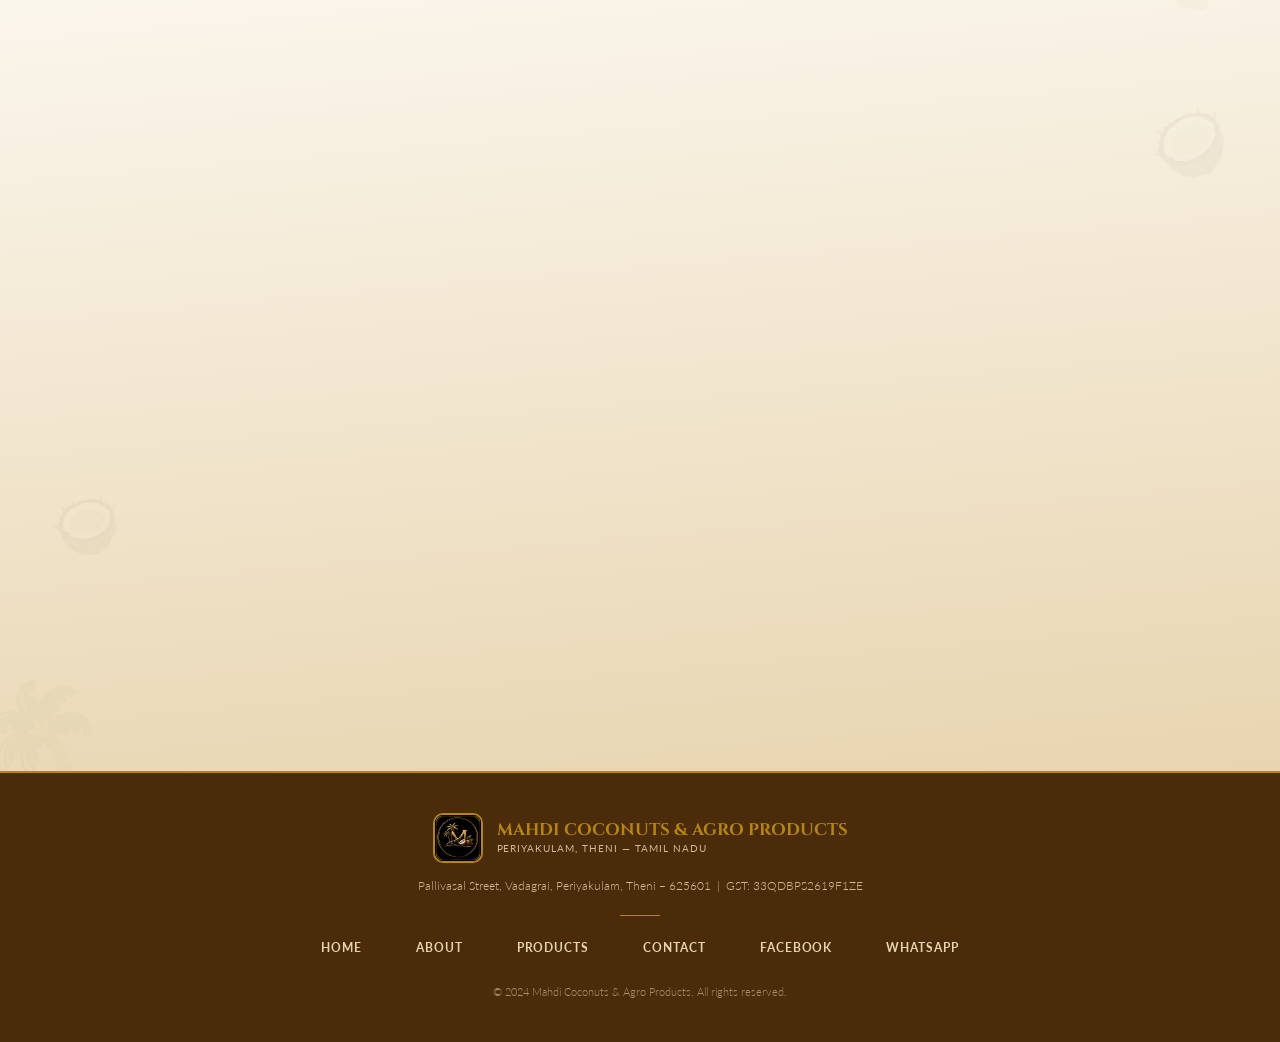
==== commit c0a7dd33: "Add Google Search Console verification file and update canonical domain" ====
--- a/index.html
+++ b/index.html
@@ -1,10 +1,126 @@
 <!DOCTYPE html>
 <html lang="en">
 <head>
+
 <meta name="google-site-verification" content="DDItzVCp6jyIHug_wLkP2_c4qM5Api79YNsgyd7yRc8" />
 <meta charset="UTF-8"/>
 <meta name="viewport" content="width=device-width, initial-scale=1.0"/>
-<title>Mahdi Coconuts & Agro Products</title>
+
+<!-- Primary SEO Meta Tags -->
+<title>Theni Coconut Wholesale Suppliers &amp; Exporters | Mahdi Coconuts &amp; Agro Products</title>
+<meta name="title" content="Theni Coconut Wholesale Suppliers &amp; Exporters | Mahdi Coconuts &amp; Agro Products" />
+<meta name="description" content="Leading wholesale coconut suppliers in Theni &amp; Periyakulam, Tamil Nadu. Premium fresh green coconuts, mature kasangal, semi-husked, de-husked, copra &amp; bulk coconut exports." />
+<meta name="keywords" content="theni coconut, theni coconuts, coconut suppliers in theni, periyakulam coconut, mahdi coconuts, tamil nadu coconut wholesale, dry coconut kasangal theni, semi husked coconuts, export grade kasangal, copra suppliers theni, coconut tree saplings theni" />
+<meta name="author" content="Mahdi Coconuts &amp; Agro Products" />
+<link rel="canonical" href="https://www.mahdicoconut.com/" />
+<meta name="robots" content="index, follow, max-image-preview:large, max-snippet:-1, max-video-preview:-1" />
+<meta name="theme-color" content="#4A2C0A" />
+
+<!-- Geo & Local SEO Tags (Targeting Theni, Tamil Nadu) -->
+<meta name="geo.region" content="IN-TN" />
+<meta name="geo.placename" content="Periyakulam, Theni District, Tamil Nadu" />
+<meta name="geo.position" content="10.1188;77.5458" />
+<meta name="ICBM" content="10.1188, 77.5458" />
+
+<!-- Open Graph / Facebook / WhatsApp Preview -->
+<meta property="og:type" content="website" />
+<meta property="og:title" content="Theni Coconut Wholesale Suppliers &amp; Exporters | Mahdi Coconuts" />
+<meta property="og:description" content="Wholesale Coconut Traders &amp; Exporters in Theni, Tamil Nadu. Supplying fresh green, semi-husked, mature kasangal &amp; copra across India &amp; Middle East." />
+<meta property="og:image" content="images/logo.jpg" />
+<meta property="og:site_name" content="Mahdi Coconuts &amp; Agro Products" />
+<meta property="og:locale" content="en_IN" />
+
+<!-- Twitter Meta Tags -->
+<meta name="twitter:card" content="summary_large_image" />
+<meta name="twitter:title" content="Theni Coconut Wholesale Suppliers | Mahdi Coconuts" />
+<meta name="twitter:description" content="Quality Coconuts from Periyakulam, Theni District, Tamil Nadu. Pan-India supply and Middle East export ready." />
+<meta name="twitter:image" content="images/logo.jpg" />
+
+<!-- Google Rich Snippets / Schema.org LocalBusiness JSON-LD -->
+<script type="application/ld+json">
+{
+  "@context": "https://schema.org",
+  "@type": "WholesaleStore",
+  "name": "Mahdi Coconuts & Agro Products",
+  "alternateName": "Mahdi Coconuts Theni",
+  "description": "GST-registered wholesale coconut and agro-commodity supplier based in Periyakulam, Theni District, Tamil Nadu. Specializing in semi-husked, mature kasangal, copra, and bulk coconut supply across South India, North India, and Middle East export markets.",
+  "url": "https://www.mahdicoconut.com/",
+  "logo": "images/logo.jpg",
+  "image": "images/logo.jpg",
+  "telephone": "+917418397197",
+  "email": "mahditraers22@gmail.com",
+  "priceRange": "₹₹",
+  "address": {
+    "@type": "PostalAddress",
+    "streetAddress": "Pallivasal Street, Vadagrai",
+    "addressLocality": "Periyakulam",
+    "addressRegion": "Tamil Nadu",
+    "postalCode": "625601",
+    "addressCountry": "IN"
+  },
+  "geo": {
+    "@type": "GeoCoordinates",
+    "latitude": 10.1188,
+    "longitude": 77.5458
+  },
+  "openingHoursSpecification": {
+    "@type": "OpeningHoursSpecification",
+    "dayOfWeek": [
+      "Monday",
+      "Tuesday",
+      "Wednesday",
+      "Thursday",
+      "Friday",
+      "Saturday",
+      "Sunday"
+    ],
+    "opens": "08:00",
+    "closes": "20:00"
+  },
+  "hasOfferCatalog": {
+    "@type": "OfferCatalog",
+    "name": "Coconut Products",
+    "itemListElement": [
+      {
+        "@type": "Offer",
+        "itemOffered": {
+          "@type": "Product",
+          "name": "Semi-Husked Coconuts"
+        }
+      },
+      {
+        "@type": "Offer",
+        "itemOffered": {
+          "@type": "Product",
+          "name": "De-Husked Coconuts"
+        }
+      },
+      {
+        "@type": "Offer",
+        "itemOffered": {
+          "@type": "Product",
+          "name": "Husked Coconuts (Green & Black Kasangal)"
+        }
+      },
+      {
+        "@type": "Offer",
+        "itemOffered": {
+          "@type": "Product",
+          "name": "Export Grade Kasangal Coconuts"
+        }
+      },
+      {
+        "@type": "Offer",
+        "itemOffered": {
+          "@type": "Product",
+          "name": "Edible & Non-Edible Copra"
+        }
+      }
+    ]
+  }
+}
+</script>
+
 <link href="https://fonts.googleapis.com/css2?family=Cormorant+Garamond:ital,wght@0,400;0,600;0,700;0,900;1,400;1,600&family=Cinzel:wght@400;600;700;900&family=Lato:wght@300;400;700&display=swap" rel="stylesheet"/>
 <link rel="stylesheet" href="style.css"/>
 </head>
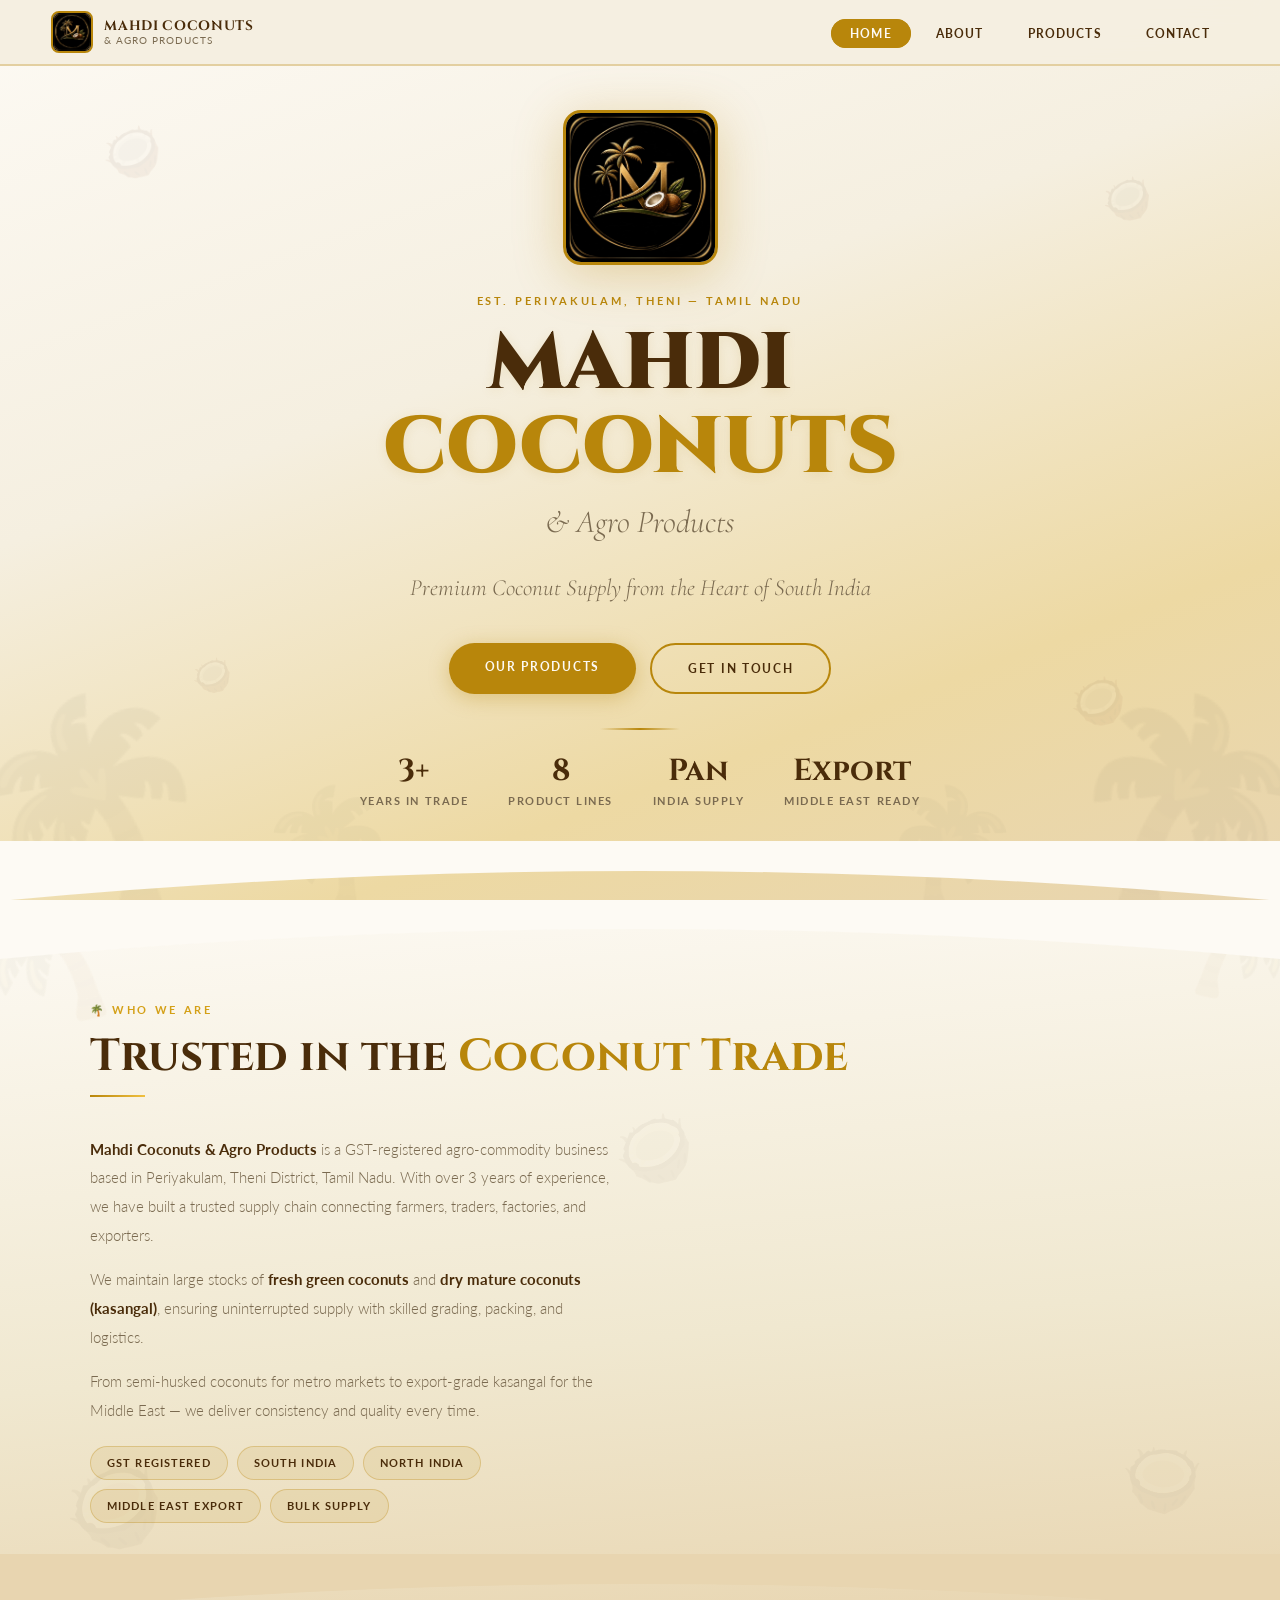
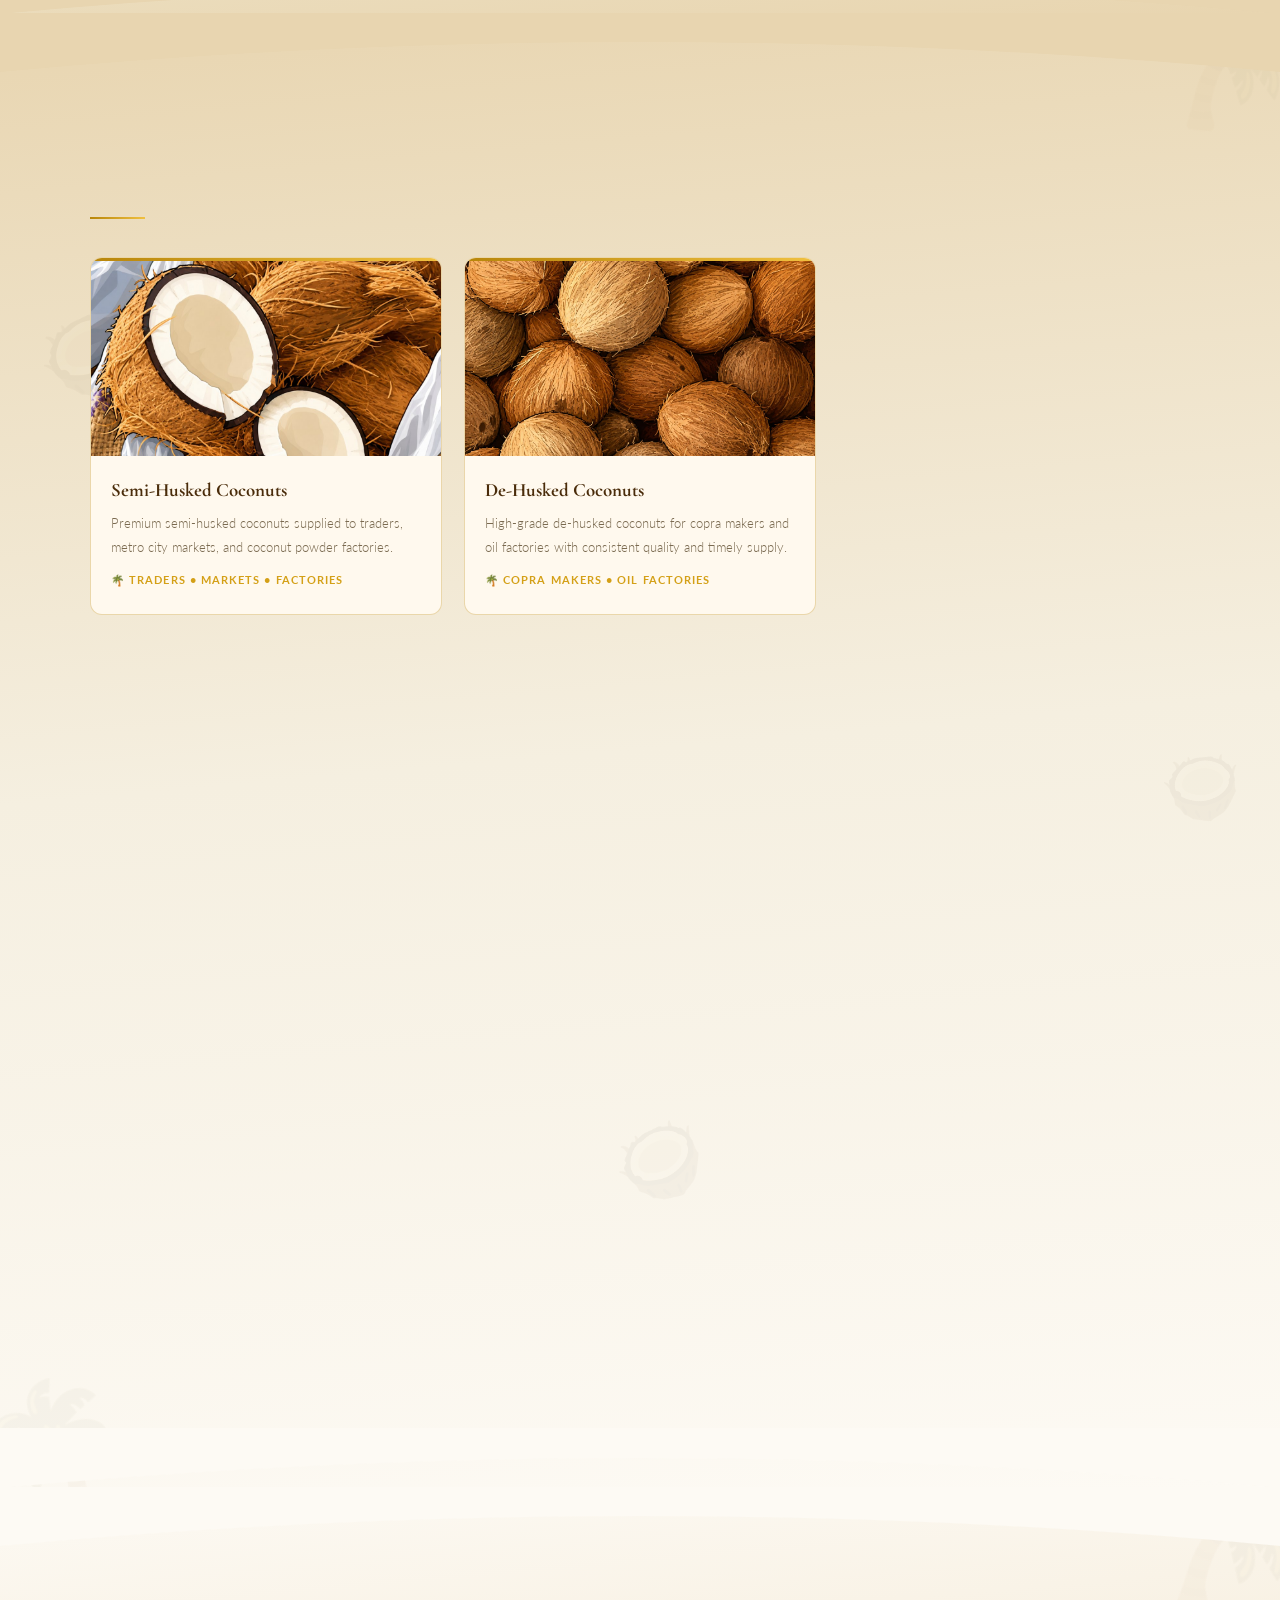
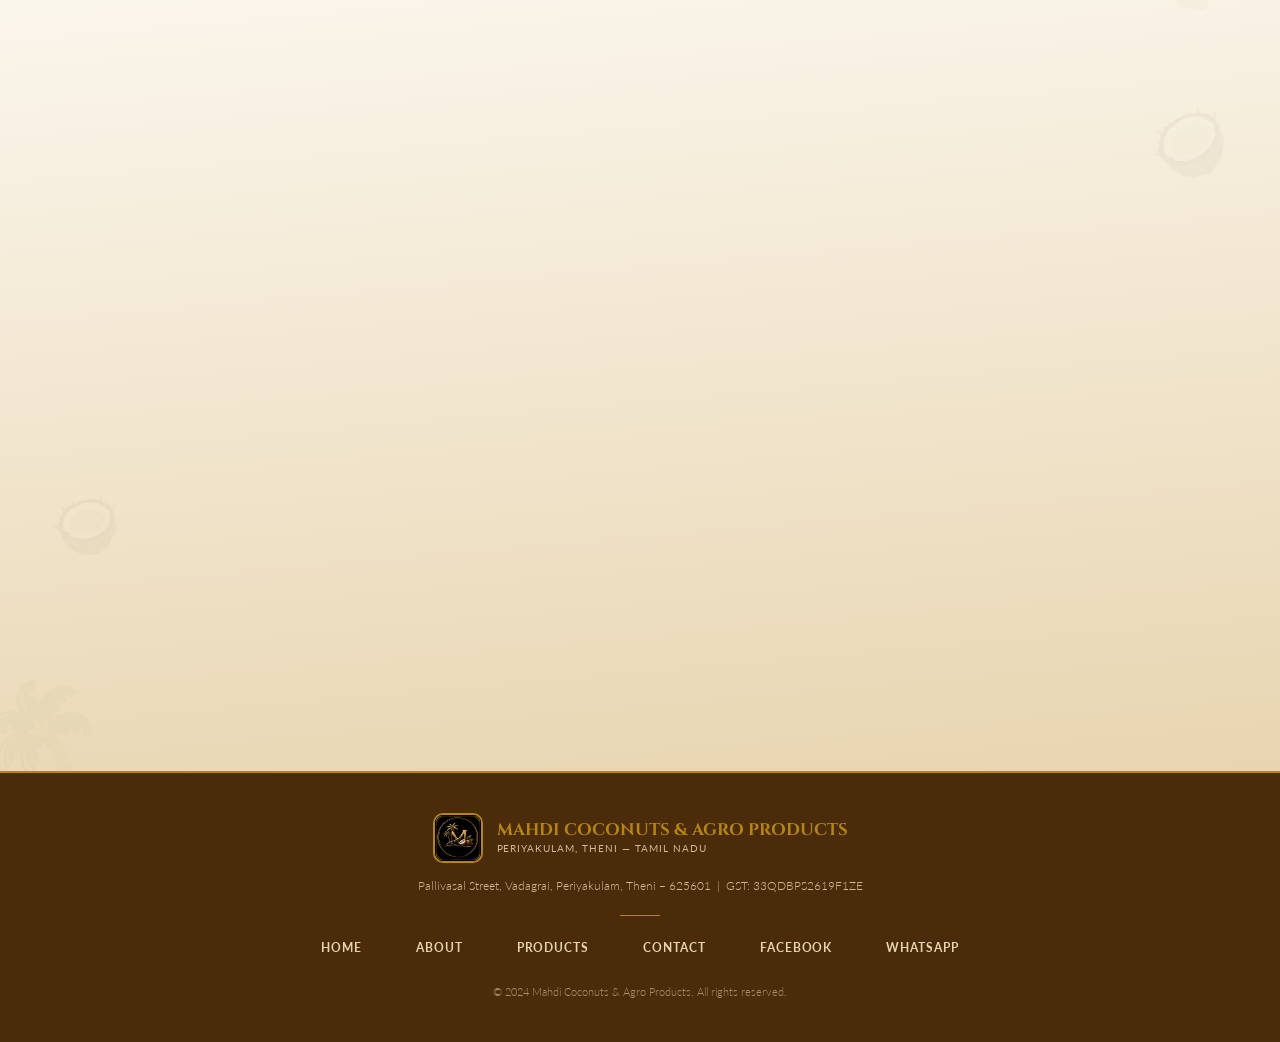
==== commit a1428c96: "Fix schema: streamline WholesaleStore structure without product snippet price warnings" ====
--- a/index.html
+++ b/index.html
@@ -45,8 +45,8 @@
   "alternateName": "Mahdi Coconuts Theni",
   "description": "GST-registered wholesale coconut and agro-commodity supplier based in Periyakulam, Theni District, Tamil Nadu. Specializing in semi-husked, mature kasangal, copra, and bulk coconut supply across South India, North India, and Middle East export markets.",
   "url": "https://www.mahdicoconut.com/",
-  "logo": "images/logo.jpg",
-  "image": "images/logo.jpg",
+  "logo": "https://www.mahdicoconut.com/images/logo.jpg",
+  "image": "https://www.mahdicoconut.com/images/logo.jpg",
   "telephone": "+917418397197",
   "email": "mahditraers22@gmail.com",
   "priceRange": "₹₹",
@@ -77,47 +77,16 @@
     "opens": "08:00",
     "closes": "20:00"
   },
-  "hasOfferCatalog": {
-    "@type": "OfferCatalog",
-    "name": "Coconut Products",
-    "itemListElement": [
-      {
-        "@type": "Offer",
-        "itemOffered": {
-          "@type": "Product",
-          "name": "Semi-Husked Coconuts"
-        }
-      },
-      {
-        "@type": "Offer",
-        "itemOffered": {
-          "@type": "Product",
-          "name": "De-Husked Coconuts"
-        }
-      },
-      {
-        "@type": "Offer",
-        "itemOffered": {
-          "@type": "Product",
-          "name": "Husked Coconuts (Green & Black Kasangal)"
-        }
-      },
-      {
-        "@type": "Offer",
-        "itemOffered": {
-          "@type": "Product",
-          "name": "Export Grade Kasangal Coconuts"
-        }
-      },
-      {
-        "@type": "Offer",
-        "itemOffered": {
-          "@type": "Product",
-          "name": "Edible & Non-Edible Copra"
-        }
-      }
-    ]
-  }
+  "knowsAbout": [
+    "Semi-Husked Coconuts",
+    "De-Husked Coconuts",
+    "Husked Coconuts Green and Black Kasangal",
+    "Bombay Quality Coconuts",
+    "Export Grade Kasangal",
+    "Edible and Non-Edible Copra",
+    "Coconut Shells",
+    "Coconut Tree Saplings"
+  ]
 }
 </script>
 
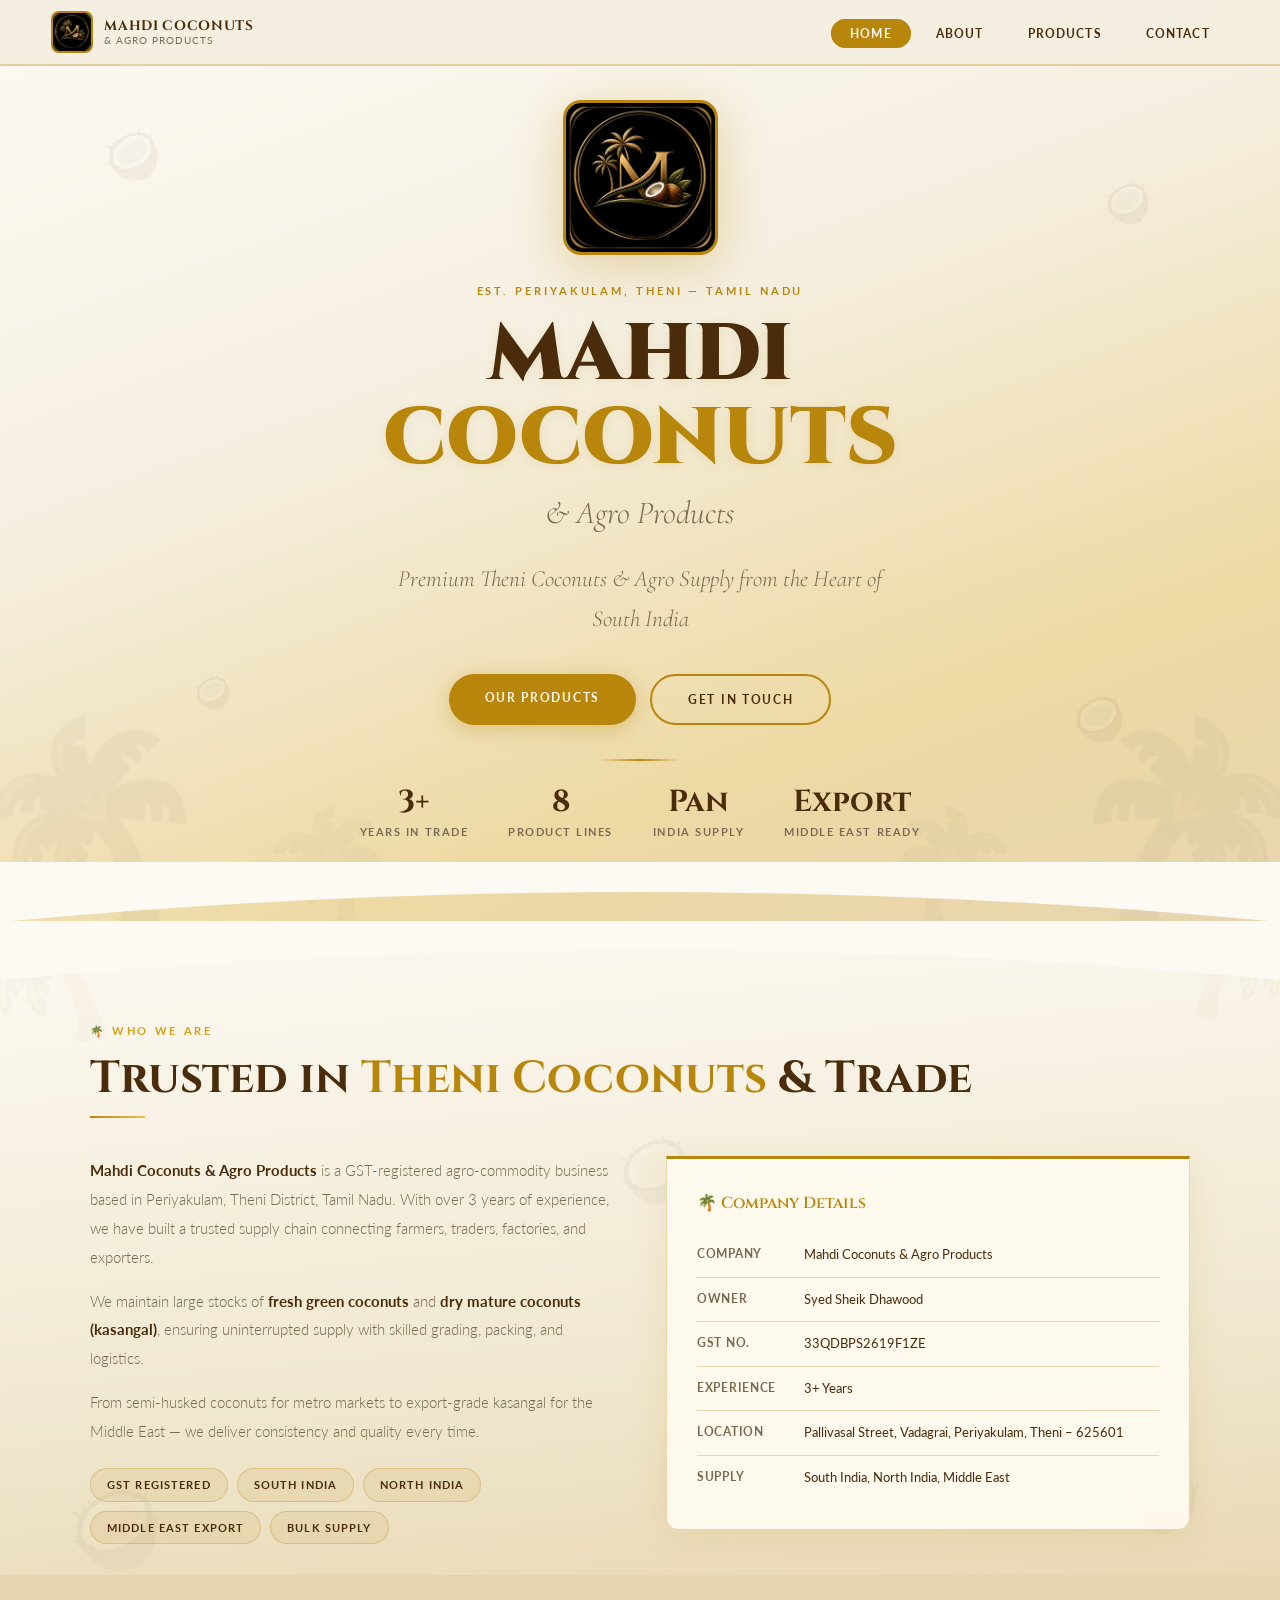
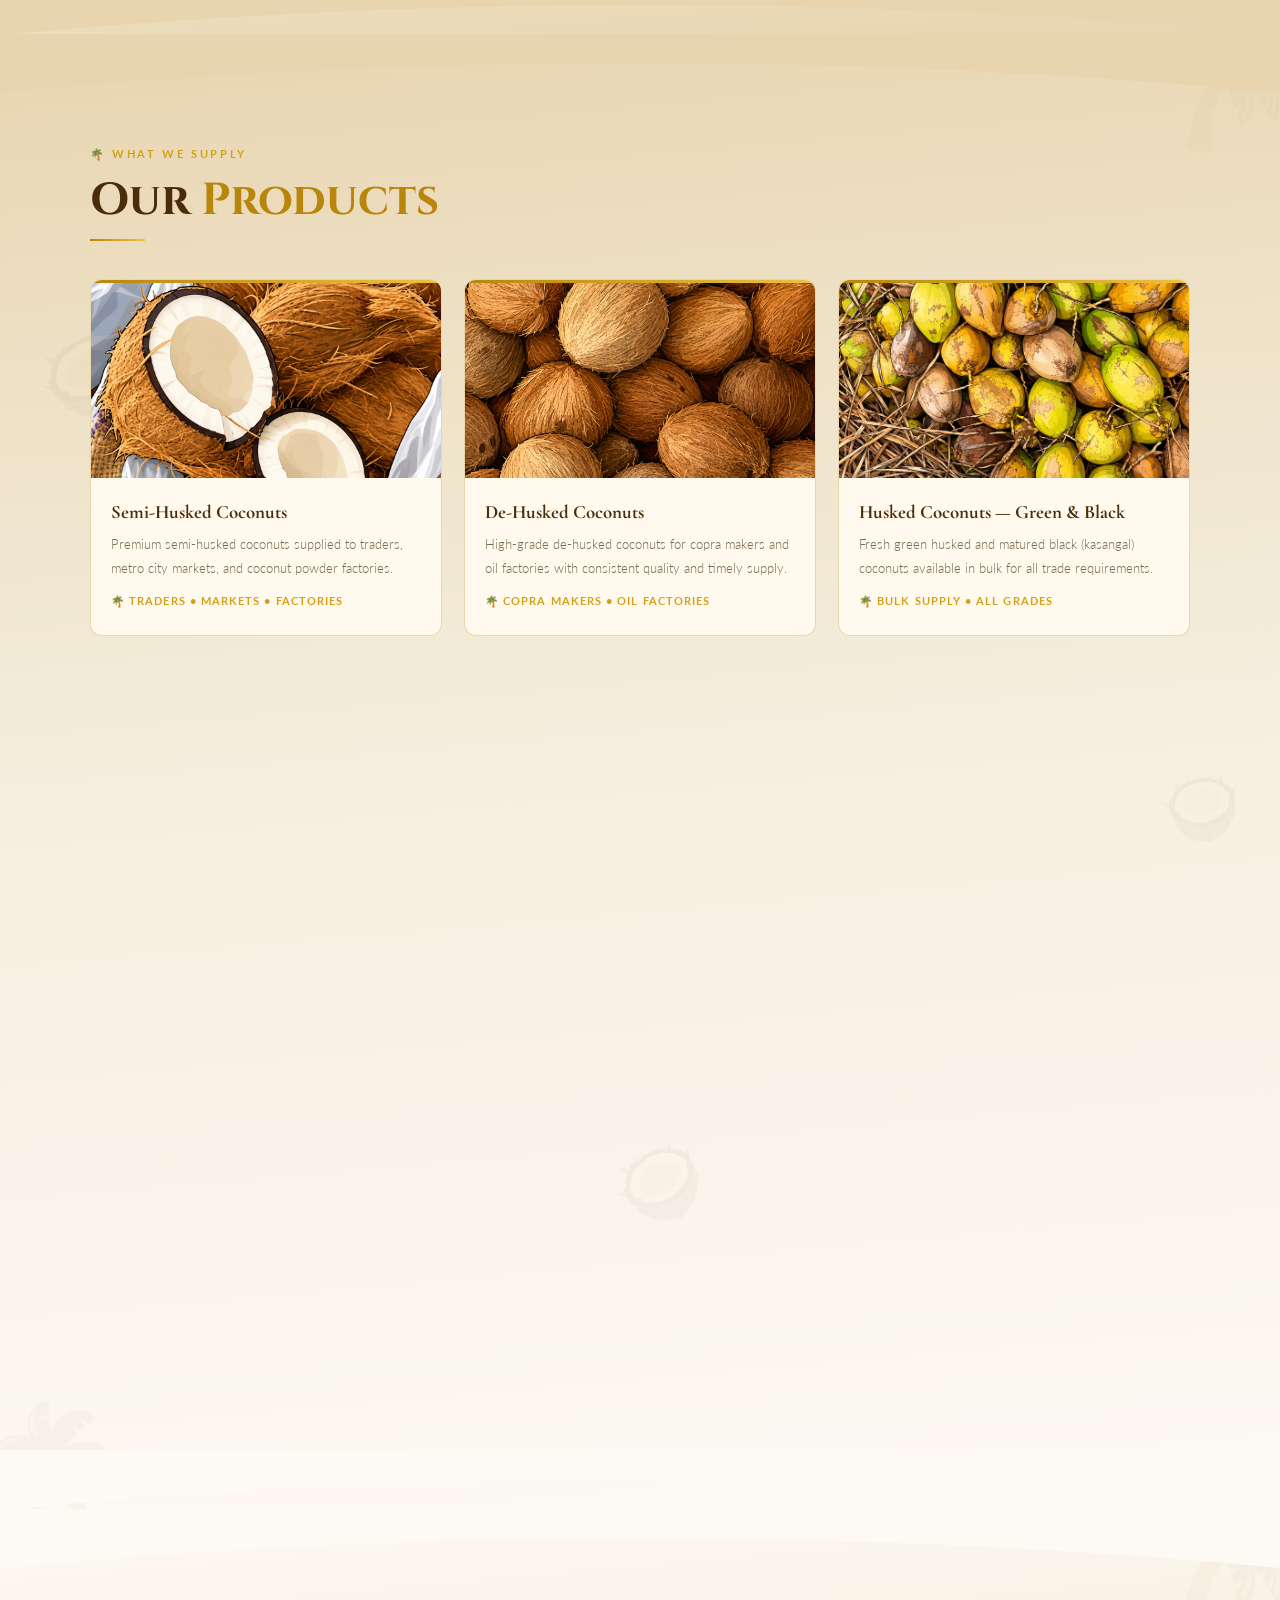
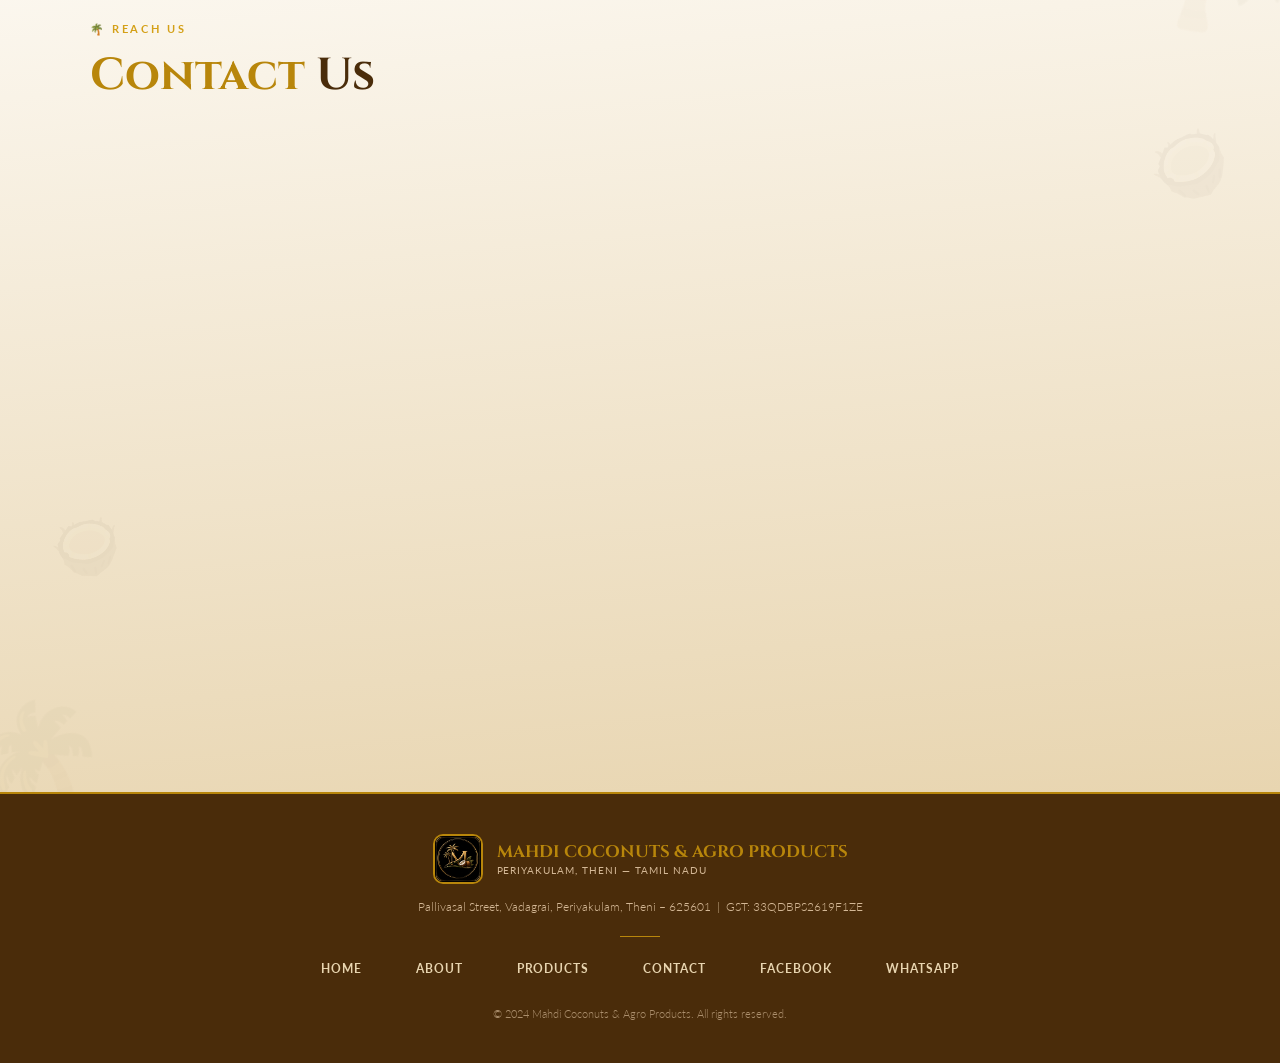
==== commit 2195793f: "Supercharge SEO for Theni Coconuts keyword with FAQPage Schema and alt tags" ====
--- a/index.html
+++ b/index.html
@@ -7,10 +7,10 @@
 <meta name="viewport" content="width=device-width, initial-scale=1.0"/>
 
 <!-- Primary SEO Meta Tags -->
-<title>Theni Coconut Wholesale Suppliers &amp; Exporters | Mahdi Coconuts &amp; Agro Products</title>
-<meta name="title" content="Theni Coconut Wholesale Suppliers &amp; Exporters | Mahdi Coconuts &amp; Agro Products" />
-<meta name="description" content="Leading wholesale coconut suppliers in Theni &amp; Periyakulam, Tamil Nadu. Premium fresh green coconuts, mature kasangal, semi-husked, de-husked, copra &amp; bulk coconut exports." />
-<meta name="keywords" content="theni coconut, theni coconuts, coconut suppliers in theni, periyakulam coconut, mahdi coconuts, tamil nadu coconut wholesale, dry coconut kasangal theni, semi husked coconuts, export grade kasangal, copra suppliers theni, coconut tree saplings theni" />
+<title>Theni Coconuts Wholesale Suppliers &amp; Exporters | Mahdi Coconuts Theni</title>
+<meta name="title" content="Theni Coconuts Wholesale Suppliers &amp; Exporters | Mahdi Coconuts Theni" />
+<meta name="description" content="Best wholesale Theni coconuts suppliers in Periyakulam, Theni District, Tamil Nadu. Mahdi Coconuts supplies premium fresh green, semi-husked, mature kasangal, copra &amp; bulk coconut exports across India &amp; Middle East." />
+<meta name="keywords" content="theni coconuts, theni coconut, theni coconut suppliers, wholesale theni coconuts, periyakulam coconut, mahdi coconuts theni, tamil nadu coconut wholesale, dry coconut kasangal theni, semi husked coconuts theni, copra suppliers theni, coconut wholesale market theni" />
 <meta name="author" content="Mahdi Coconuts &amp; Agro Products" />
 <link rel="canonical" href="https://www.mahdicoconut.com/" />
 <meta name="robots" content="index, follow, max-image-preview:large, max-snippet:-1, max-video-preview:-1" />
@@ -90,6 +90,48 @@
 }
 </script>
 
+<!-- Google Rich FAQ Snippets for Ranking #1 for 'Theni Coconuts' -->
+<script type="application/ld+json">
+{
+  "@context": "https://schema.org",
+  "@type": "FAQPage",
+  "mainEntity": [
+    {
+      "@type": "Question",
+      "name": "Who is the best wholesale supplier of Theni coconuts?",
+      "acceptedAnswer": {
+        "@type": "Answer",
+        "text": "Mahdi Coconuts & Agro Products in Periyakulam, Theni District is a leading GST-registered wholesale supplier and exporter of high-quality Theni coconuts, supplying across India and to Middle East exporters."
+      }
+    },
+    {
+      "@type": "Question",
+      "name": "Where can I buy wholesale Theni coconuts in bulk?",
+      "acceptedAnswer": {
+        "@type": "Answer",
+        "text": "You can buy wholesale Theni coconuts directly from Mahdi Coconuts & Agro Products located at Pallivasal Street, Vadagrai, Periyakulam, Theni, Tamil Nadu - 625601. Phone: +91 74183 97197."
+      }
+    },
+    {
+      "@type": "Question",
+      "name": "What varieties of Theni coconuts are supplied by Mahdi Coconuts?",
+      "acceptedAnswer": {
+        "@type": "Answer",
+        "text": "Mahdi Coconuts supplies fresh green Theni coconuts, mature dry black kasangal, semi-husked, de-husked, Bombay quality barti bags (80 to 210 size), export grade kasangal, copra, and coconut shells from Theni."
+      }
+    },
+    {
+      "@type": "Question",
+      "name": "How to contact Theni coconut suppliers Mahdi Coconuts?",
+      "acceptedAnswer": {
+        "@type": "Answer",
+        "text": "You can call or WhatsApp Mahdi Coconuts at +91 74183 97197, email mahditraers22@gmail.com, or visit their website at https://www.mahdicoconut.com."
+      }
+    }
+  ]
+}
+</script>
+
 <link href="https://fonts.googleapis.com/css2?family=Cormorant+Garamond:ital,wght@0,400;0,600;0,700;0,900;1,400;1,600&family=Cinzel:wght@400;600;700;900&family=Lato:wght@300;400;700&display=swap" rel="stylesheet"/>
 <link rel="stylesheet" href="style.css"/>
 </head>
@@ -125,7 +167,7 @@
   <div class="hero-eyebrow reveal">Est. Periyakulam, Theni &mdash; Tamil Nadu</div>
   <h1 class="reveal">MAHDI<br/><em>COCONUTS</em></h1>
   <span class="hero-amp reveal">&amp; Agro Products</span>
-  <p class="hero-sub reveal">Premium Coconut Supply from the Heart of South India</p>
+  <p class="hero-sub reveal">Premium Theni Coconuts &amp; Agro Supply from the Heart of South India</p>
   <div class="hero-btns reveal">
     <a href="#products" class="btn-gold">Our Products</a>
     <a href="#contact" class="btn-outline">Get in Touch</a>
@@ -152,7 +194,7 @@
   <div class="curve-top"><svg viewBox="0 0 1200 60" preserveAspectRatio="none"><path d="M0,60 Q600,0 1200,60 L1200,0 L0,0 Z" fill="#FDFAF4"/></svg></div>
   <div class="section-inner">
     <div class="section-tag reveal">&#127796; Who We Are</div>
-    <h2 class="reveal">Trusted in the <em>Coconut Trade</em></h2>
+    <h2 class="reveal">Trusted in <em>Theni Coconuts</em> &amp; Trade</h2>
     <div class="gold-divider reveal"></div>
     <div class="about-grid">
       <div class="about-text reveal">
@@ -199,7 +241,7 @@
 
       <div class="product-card reveal">
         <div class="prod-top-bar"></div>
-        <div class="product-img-wrap"><img src="images/semi_husked_coconuts.png" alt="Semi-Husked Coconuts" loading="lazy"/></div>
+        <div class="product-img-wrap"><img src="images/semi_husked_coconuts.png" alt="Theni Coconuts - Semi-Husked Coconuts Wholesale Theni" loading="lazy"/></div>
         <div class="product-body">
           <h3>Semi-Husked Coconuts</h3>
           <p>Premium semi-husked coconuts supplied to traders, metro city markets, and coconut powder factories.</p>
@@ -209,7 +251,7 @@
 
       <div class="product-card reveal">
         <div class="prod-top-bar"></div>
-        <div class="product-img-wrap"><img src="images/de_husked_coconuts.png" alt="De-Husked Coconuts" loading="lazy"/></div>
+        <div class="product-img-wrap"><img src="images/de_husked_coconuts.png" alt="Theni Coconuts - De-Husked Coconuts Wholesale Theni" loading="lazy"/></div>
         <div class="product-body">
           <h3>De-Husked Coconuts</h3>
           <p>High-grade de-husked coconuts for copra makers and oil factories with consistent quality and timely supply.</p>
@@ -219,7 +261,7 @@
 
       <div class="product-card reveal">
         <div class="prod-top-bar"></div>
-        <div class="product-img-wrap"><img src="images/husked_green_black.png" alt="Husked Coconuts Green and Black" loading="lazy"/></div>
+        <div class="product-img-wrap"><img src="images/husked_green_black.png" alt="Theni Coconuts - Green and Black Kasangal Wholesale Theni" loading="lazy"/></div>
         <div class="product-body">
           <h3>Husked Coconuts — Green &amp; Black</h3>
           <p>Fresh green husked and matured black (kasangal) coconuts available in bulk for all trade requirements.</p>
@@ -229,7 +271,7 @@
 
       <div class="product-card reveal">
         <div class="prod-top-bar"></div>
-        <div class="product-img-wrap"><img src="images/bombay_quality.png" alt="Bombay Quality Coconuts" loading="lazy"/></div>
+        <div class="product-img-wrap"><img src="images/bombay_quality.png" alt="Theni Coconuts - Bombay Quality Barti Bags" loading="lazy"/></div>
         <div class="product-body">
           <h3>Bombay Quality Coconuts</h3>
           <p>Customised barti bag coconuts available in sizes — 80, 90, 100, 120, 150, 175, and 210 coconuts per bag.</p>
@@ -239,7 +281,7 @@
 
       <div class="product-card reveal">
         <div class="prod-top-bar"></div>
-        <div class="product-img-wrap"><img src="images/export_grade_kasangal.png" alt="Export Grade Kasangal" loading="lazy"/></div>
+        <div class="product-img-wrap"><img src="images/export_grade_kasangal.png" alt="Theni Coconuts - Export Grade Kasangal Middle East" loading="lazy"/></div>
         <div class="product-body">
           <h3>Export Grade Kasangal</h3>
           <p>Matured black (kasangal) coconuts in 25-nos bags of 12.5 kg or 13.5 kg. Supplied to Middle East exporters.</p>
@@ -249,7 +291,7 @@
 
       <div class="product-card reveal">
         <div class="prod-top-bar"></div>
-        <div class="product-img-wrap"><img src="images/coconut_shell.png" alt="Coconut Shell" loading="lazy"/></div>
+        <div class="product-img-wrap"><img src="images/coconut_shell.png" alt="Theni Coconut Shells - Mahdi Coconuts" loading="lazy"/></div>
         <div class="product-body">
           <h3>Coconut Shell</h3>
           <p>Dry coconut shells sold for activated carbon production, handicrafts, and fuel applications.</p>
@@ -259,7 +301,7 @@
 
       <div class="product-card reveal">
         <div class="prod-top-bar"></div>
-        <div class="product-img-wrap"><img src="images/copra.png" alt="Edible and Non-Edible Copra" loading="lazy"/></div>
+        <div class="product-img-wrap"><img src="images/copra.png" alt="Theni Copra Wholesale - Mahdi Coconuts" loading="lazy"/></div>
         <div class="product-body">
           <h3>Edible &amp; Non-Edible Copra</h3>
           <p>Available in Grade A, B, and C — both edible and non-edible varieties for oil mills, food processors, and traders.</p>
@@ -269,7 +311,7 @@
 
       <div class="product-card reveal">
         <div class="prod-top-bar"></div>
-        <div class="product-img-wrap"><img src="images/tree_saplings.png" alt="Coconut Tree Saplings" loading="lazy"/></div>
+        <div class="product-img-wrap"><img src="images/tree_saplings.png" alt="Theni Coconut Tree Saplings - Mahdi Coconuts" loading="lazy"/></div>
         <div class="product-body">
           <h3>Coconut Tree Saplings</h3>
           <p>Healthy country variety coconut tree plants sold directly to farmers for agricultural planting.</p>
